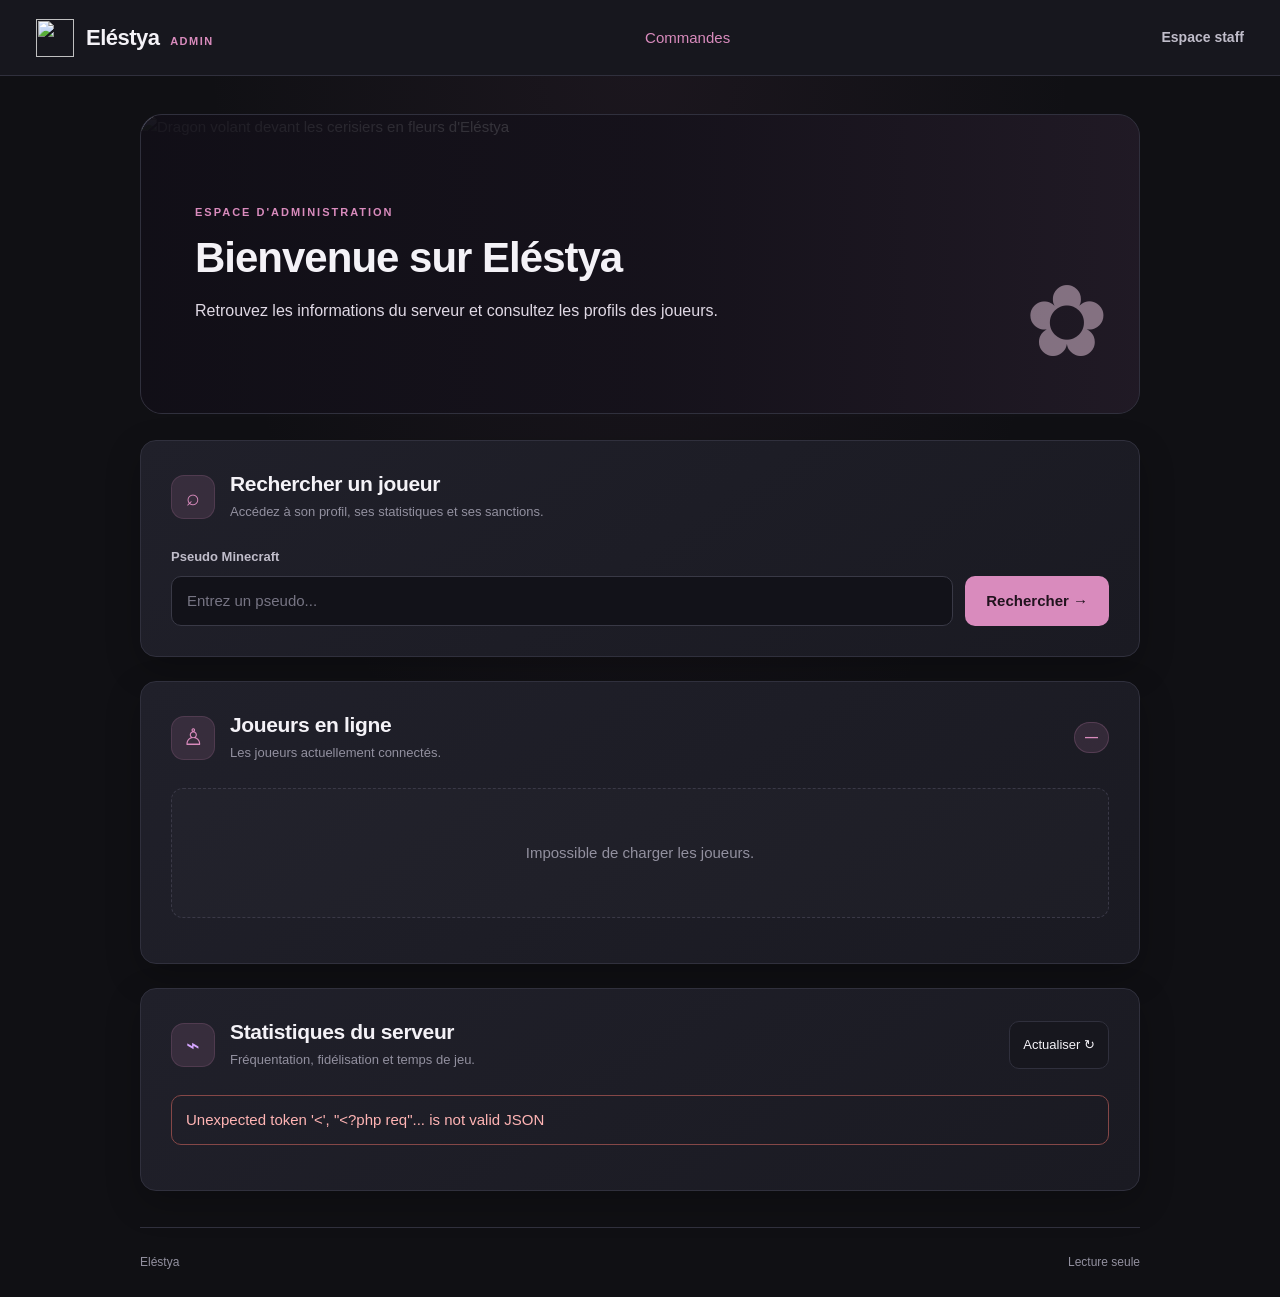
==== index.html @ 4a43669d "add site" ====
<!DOCTYPE html>
<html lang="fr">

<head>
    <meta charset="utf-8">
    <meta name="viewport" content="width=device-width, initial-scale=1">
    <meta name="theme-color" content="#fff5f9">
    <title>Administration - Eléstya</title>
    <link rel="stylesheet" href="style-dark.css">
</head>

<body>
    <header>
        <a href="index.html" class="logo">
            <img src="https://xn--elstya-cva.fr/assets/themes/elestya/img/logo.png?v1.2.13=" alt="">
            <span>Eléstya <small>ADMIN</small></span>
        </a>
        <a href="commandes.html">Commandes</a>
        <span class="panel-label">Espace staff</span>
    </header>

    <main>
        <section class="server-hero">
            <img class="server-hero-image" src="https://xn--elstya-cva.fr/storage/img/dragon.jpg"
                alt="Dragon volant devant les cerisiers en fleurs d'Eléstya">
            <div class="server-hero-overlay"></div>
            <div class="server-hero-content">
                <span class="hero-label">ESPACE D'ADMINISTRATION</span>
                <h1>Bienvenue sur Eléstya</h1>
                <p>Retrouvez les informations du serveur et consultez les profils des joueurs.</p>
            </div>
            <div class="hero-flower" aria-hidden="true">✿</div>
        </section>

        <section class="card search-card">
            <div class="section-heading">
                <div class="section-icon search-icon" aria-hidden="true">⌕</div>
                <div>
                    <h2>Rechercher un joueur</h2>
                    <p>Accédez à son profil, ses statistiques et ses sanctions.</p>
                </div>
            </div>

            <form id="search-form">
                <div class="search-field">
                    <label for="search-input">Pseudo Minecraft</label>

                    <input id="search-input" type="text" placeholder="Entrez un pseudo..." maxlength="255"
                        autocomplete="off" aria-autocomplete="list" aria-controls="search-suggestions"
                        aria-expanded="false" required>

                    <ul id="search-suggestions" class="search-suggestions" role="listbox" hidden></ul>
                </div>
                <button type="submit">Rechercher <span aria-hidden="true">→</span></button>
            </form>
        </section>

        <section class="card online-card">
            <div class="section-heading online-heading">
                <div class="section-icon players-icon" aria-hidden="true">♙</div>
                <div>
                    <h2>Joueurs en ligne</h2>
                    <p>Les joueurs actuellement connectés.</p>
                </div>
                <span id="online-count" class="badge">—</span>
            </div>

            <p id="online-empty" class="muted empty-state" hidden>
                <span class="empty-icon" aria-hidden="true">✿</span>
                <strong>Aucun joueur connecté</strong>
                <span>Les joueurs connectés apparaîtront ici.</span>
            </p>

            <ul id="online-list" class="players"></ul>
        </section>

        <section class="card analytics-card" id="analytics">
    <div class="section-heading">
        <div class="section-icon analytics-icon" aria-hidden="true">⌁</div>
        <div>
            <h2>Statistiques du serveur</h2>
            <p>Fréquentation, fidélisation et temps de jeu.</p>
        </div>
        <button type="button" id="analytics-refresh" class="analytics-refresh">
            Actualiser ↻
        </button>
    </div>

    <p id="analytics-error" class="analytics-error" role="alert" hidden></p>
    <p id="analytics-loading" class="muted">Chargement des statistiques…</p>

    <div id="analytics-content" hidden>
        <div class="analytics-grid">
            <article class="analytics-stat">
                <span>Nouveaux joueurs (30 jours)</span>
                <strong id="analytics-new-players">—</strong>
                <small>Premières connexions</small>
            </article>

            <article class="analytics-stat">
                <span>Taux global de retour</span>
                <strong id="analytics-return-rate">—</strong>
                <small id="analytics-return-detail">—</small>
            </article>

            <article class="analytics-stat">
                <span>Temps moyen / jour · 7 jours</span>
                <strong id="analytics-time-7">—</strong>
                <small>Temps cumulé de tous les joueurs</small>
            </article>

            <article class="analytics-stat">
                <span>Temps moyen / jour · 30 jours</span>
                <strong id="analytics-time-30">—</strong>
                <small>Temps cumulé de tous les joueurs</small>
            </article>
        </div>

        <div class="analytics-chart-panel">
            <div class="analytics-panel-heading">
                <div>
                    <h3>Nouveaux joueurs</h3>
                    <p>Évolution quotidienne sur les 30 derniers jours</p>
                </div>
                <span class="analytics-chart-legend">
                    <i></i> Premières connexions
                </span>
            </div>

            <div class="analytics-chart-wrap">
                <svg id="analytics-chart"
                     viewBox="0 0 800 260"
                     role="img"
                     aria-label="Courbe des nouveaux joueurs par jour"
                     preserveAspectRatio="xMidYMid meet"></svg>
            </div>
        </div>

        <div class="analytics-retention">
            <div class="analytics-panel-heading">
                <div>
                    <h3>Rétention des joueurs</h3>
                    <p>Part des joueurs revenus le jour correspondant à leur première connexion.</p>
                </div>
            </div>

            <div class="retention-grid">
                <article class="retention-stat">
                    <span>J+1</span>
                    <strong id="retention-day-1">—</strong>
                    <small id="retention-detail-1">—</small>
                </article>

                <article class="retention-stat">
                    <span>J+7</span>
                    <strong id="retention-day-7">—</strong>
                    <small id="retention-detail-7">—</small>
                </article>

                <article class="retention-stat">
                    <span>J+30</span>
                    <strong id="retention-day-30">—</strong>
                    <small id="retention-detail-30">—</small>
                </article>
            </div>
        </div>

        <p class="analytics-footnote">
            Les taux de rétention excluent les joueurs dont la période
            d'observation n'est pas terminée. Les données dépendent de
            l'historique enregistré par le plugin.
        </p>
    </div>
</section>

        <footer class="site-footer">
            <span>Eléstya</span>
            <span>Lecture seule</span>
        </footer>
    </main>

    <script src="app.js"></script>
</body>

</html>
---- style-dark.css ----
/* ========================================
   ELÉSTYA — THÈME SOMBRE
   Compatible avec index.html et player.html
   ======================================== */

:root {
  color-scheme: dark;

  --bg: #101014;
  --bg-soft: #17171e;
  --card: #1c1c25;
  --card-hover: #242430;
  --border: #30303d;

  --text: #f4f2f7;
  --text-soft: #c0bdca;
  --muted: #92909f;

  --accent: #d98bbd;
  --accent-hover: #e7a8d0;
  --accent-soft: rgba(217, 139, 189, 0.13);

  --success: #72d6a0;
  --danger: #ff858e;

  --radius: 16px;
  --shadow: 0 12px 35px rgba(0, 0, 0, 0.22);
  --surface: #17171e;
}

* {
  box-sizing: border-box;
}

[hidden] {
  display: none !important;
}

html {
  min-height: 100%;
  background: var(--bg);
  scroll-behavior: smooth;
}

body {
  min-height: 100vh;
  margin: 0;
  background:
    radial-gradient(ellipse at 50% 0%, rgba(112, 68, 105, 0.12), transparent 48%),
    var(--bg);
  color: var(--text);
  font-family: Inter, -apple-system, BlinkMacSystemFont, "Segoe UI", sans-serif;
  font-size: 15px;
  line-height: 1.6;
}

/* Liens */

a {
  color: var(--accent);
  text-decoration: none;
  transition: color 0.2s ease;
}

a:hover {
  color: var(--accent-hover);
}

/* En-tête */

header {
  position: sticky;
  top: 0;
  z-index: 20;
  display: flex;
  align-items: center;
  justify-content: space-between;
  gap: 20px;
  min-height: 76px;
  padding: 14px 36px;
  background: #17171e;
  border-bottom: 1px solid var(--border);
}

.logo {
  display: inline-flex;
  align-items: center;
  gap: 12px;
  color: var(--text);
  font-size: 22px;
  font-weight: 800;
  letter-spacing: -0.5px;
}

.logo:hover {
  color: var(--accent);
}

.logo img {
  width: 38px;
  height: 38px;
  object-fit: contain;
}

.logo small {
  margin-left: 5px;
  color: var(--accent);
  font-size: 11px;
  letter-spacing: 1.5px;
}

.panel-label,
.back-link {
  color: var(--text-soft);
  font-size: 14px;
  font-weight: 600;
}

.back-link:hover {
  color: var(--accent);
}

/* Contenu principal */

main {
  width: min(100% - 40px, 1000px);
  margin: 38px auto 0;
}

h1,
h2,
p {
  margin-top: 0;
}

h1,
h2 {
  color: var(--text);
  line-height: 1.25;
}

h1 {
  margin-bottom: 12px;
  font-size: clamp(28px, 5vw, 42px);
  letter-spacing: -1px;
}

h2 {
  margin-bottom: 12px;
  font-size: 21px;
  letter-spacing: -0.35px;
}

p {
  color: var(--text-soft);
}

.muted {
  color: var(--muted);
}

/* Bannière du dashboard */

.server-hero {
  position: relative;
  min-height: 300px;
  margin-bottom: 26px;
  overflow: hidden;
  display: flex;
  align-items: center;
  padding: clamp(28px, 6vw, 54px);
  background: #29202d;
  border: 1px solid var(--border);
  border-radius: 22px;
  isolation: isolate;
}

.server-hero-image,
.profile-banner img {
  position: absolute;
  inset: 0;
  width: 100%;
  height: 100%;
  object-fit: cover;
  z-index: -2;
}

.server-hero-overlay,
.profile-banner-overlay {
  position: absolute;
  inset: 0;
  background: linear-gradient(
    90deg,
    rgba(16, 14, 22, 0.96) 0%,
    rgba(16, 14, 22, 0.78) 52%,
    rgba(16, 14, 22, 0.36) 100%
  );
  z-index: -1;
}

.server-hero-content {
  max-width: 620px;
}

.server-hero-content h1 {
  margin-bottom: 14px;
}

.server-hero-content p {
  max-width: 540px;
  margin-bottom: 0;
  color: #e0d9e5;
  font-size: 16px;
}

.hero-label,
.eyebrow {
  display: block;
  margin-bottom: 10px;
  color: var(--accent);
  font-size: 11px;
  font-weight: 800;
  letter-spacing: 2px;
  text-transform: uppercase;
}

.hero-readonly {
  display: inline-flex;
  align-items: center;
  gap: 8px;
  margin-top: 22px;
  padding: 7px 12px;
  color: #f2d9eb;
  background: rgba(217, 139, 189, 0.15);
  border: 1px solid rgba(217, 139, 189, 0.35);
  border-radius: 999px;
  font-size: 12px;
  font-weight: 600;
}

.hero-readonly span,
.readonly-dot {
  width: 7px;
  height: 7px;
  flex: 0 0 auto;
  background: var(--accent);
  border-radius: 50%;
}

.hero-flower {
  position: absolute;
  right: 30px;
  bottom: 12px;
  color: rgba(255, 221, 244, 0.45);
  font-size: 100px;
  pointer-events: none;
}

/* Cartes */

.card {
  margin-bottom: 24px;
  padding: clamp(20px, 4vw, 30px);
  background: linear-gradient(145deg, #20202a, #1a1a22);
  border: 1px solid var(--border);
  border-radius: var(--radius);
  box-shadow: var(--shadow);
}

.section-heading {
  display: flex;
  align-items: center;
  gap: 15px;
  margin-bottom: 24px;
}

.section-heading > div:nth-child(2) {
  flex: 1;
  min-width: 0;
}

.section-heading h2 {
  margin-bottom: 5px;
}

.section-heading p {
  margin-bottom: 0;
  color: var(--muted);
  font-size: 13px;
}

.section-icon {
  width: 44px;
  height: 44px;
  flex: 0 0 auto;
  display: grid;
  place-items: center;
  color: var(--accent);
  background: var(--accent-soft);
  border: 1px solid rgba(217, 139, 189, 0.15);
  border-radius: 13px;
  font-size: 23px;
}

/* Recherche */

#search-form {
  display: flex;
  align-items: flex-end;
  gap: 12px;
}

.search-field {
  flex: 1;
  min-width: 0;
}

.search-field label {
  display: block;
  margin-bottom: 8px;
  color: var(--text-soft);
  font-size: 13px;
  font-weight: 600;
}

input,
textarea,
select {
  width: 100%;
  min-height: 48px;
  padding: 12px 15px;
  color: var(--text);
  background: #121219;
  border: 1px solid #393946;
  border-radius: 10px;
  outline: none;
  font: inherit;
  transition: border-color 0.2s ease, box-shadow 0.2s ease;
}

input::placeholder,
textarea::placeholder {
  color: #777584;
}

input:focus,
textarea:focus,
select:focus {
  border-color: var(--accent);
  box-shadow: 0 0 0 3px rgba(217, 139, 189, 0.12);
}

button {
  min-height: 48px;
  padding: 12px 20px;
  color: #21131e;
  background: var(--accent);
  border: 1px solid transparent;
  border-radius: 10px;
  font: inherit;
  font-weight: 750;
  cursor: pointer;
  transition: background 0.2s ease, transform 0.2s ease;
}

button:hover {
  background: var(--accent-hover);
  transform: translateY(-1px);
}

button:active {
  transform: translateY(0);
}

button:focus-visible,
a:focus-visible {
  outline: 2px solid var(--accent);
  outline-offset: 4px;
}

/* Compteur */

.badge {
  min-width: 32px;
  padding: 4px 10px;
  display: inline-flex;
  justify-content: center;
  align-items: center;
  color: var(--accent);
  background: var(--accent-soft);
  border: 1px solid rgba(217, 139, 189, 0.2);
  border-radius: 999px;
  font-size: 13px;
  font-weight: 800;
}

/* Joueurs en ligne */

.players {
  display: grid;
  grid-template-columns: repeat(auto-fill, minmax(220px, 1fr));
  gap: 10px;
  margin: 0;
  padding: 0;
  list-style: none;
}

.players li {
  min-width: 0;
  padding: 13px 15px;
  display: flex;
  align-items: center;
  gap: 10px;
  color: var(--text);
  background: #17171f;
  border: 1px solid var(--border);
  border-radius: 11px;
  transition: background 0.2s ease, border-color 0.2s ease;
}

.players li:hover {
  background: var(--card-hover);
  border-color: #554052;
}

.players li a {
  min-width: 0;
  overflow-wrap: anywhere;
  color: var(--text);
  font-weight: 650;
}

.players li a:hover {
  color: var(--accent);
}

.empty-state {
  min-height: 130px;
  padding: 25px 15px;
  display: flex;
  flex-direction: column;
  align-items: center;
  justify-content: center;
  gap: 6px;
  text-align: center;
  background: rgba(255, 255, 255, 0.015);
  border: 1px dashed #3a3947;
  border-radius: 12px;
}

.empty-state strong {
  color: var(--text);
  font-size: 15px;
}

.empty-state span:last-child {
  color: var(--muted);
  font-size: 13px;
}

.empty-icon {
  color: var(--accent);
  font-size: 26px;
}

/* Profil joueur */

.breadcrumb {
  display: flex;
  align-items: center;
  flex-wrap: wrap;
  gap: 10px;
  margin-bottom: 28px;
  color: var(--muted);
  font-size: 13px;
}

.breadcrumb a {
  color: var(--text-soft);
}

.breadcrumb a:hover {
  color: var(--accent);
}

.page-heading {
  display: flex;
  align-items: center;
  justify-content: space-between;
  gap: 20px;
  margin-bottom: 25px;
}

.page-heading h1 {
  margin-bottom: 8px;
}

.page-heading p {
  margin-bottom: 0;
}

.readonly-badge,
.readonly-tag {
  display: inline-flex;
  align-items: center;
  gap: 8px;
  flex: 0 0 auto;
  padding: 7px 11px;
  color: var(--accent);
  background: var(--accent-soft);
  border: 1px solid rgba(217, 139, 189, 0.22);
  border-radius: 999px;
  font-size: 12px;
  font-weight: 650;
}

.profile-card {
  overflow: hidden;
  padding: 0;
}

.profile-banner {
  position: relative;
  height: 150px;
  overflow: hidden;
  background: #302334;
  isolation: isolate;
}

.profile-banner-overlay {
  background: linear-gradient(
    180deg,
    rgba(16, 14, 22, 0.12),
    rgba(28, 28, 37, 0.9)
  );
}

.profile-banner-flower {
  position: absolute;
  top: 8px;
  right: 24px;
  color: rgba(255, 221, 244, 0.5);
  font-size: 70px;
}

.profile-main {
  position: relative;
  padding: 0 clamp(20px, 4vw, 32px) 30px;
}

.profile-top {
  display: flex;
  align-items: flex-end;
  gap: 18px;
  margin-top: -42px;
  margin-bottom: 24px;
}

.avatar-placeholder {
  width: 84px;
  height: 84px;
  flex: 0 0 auto;
  display: grid;
  place-items: center;
  color: var(--accent);
  background: #29212d;
  border: 4px solid var(--card);
  border-radius: 18px;
  font-size: 36px;
}

.profile-identity {
  min-width: 0;
  padding-bottom: 3px;
}

.profile-identity .eyebrow {
  margin-bottom: 4px;
}

.profile-identity h2 {
  margin-bottom: 8px;
  font-size: 25px;
  overflow-wrap: anywhere;
}

.profile-status {
  display: flex;
  align-items: center;
  flex-wrap: wrap;
  gap: 8px;
  color: var(--text-soft);
  font-size: 13px;
}

.profile-status-label {
  color: var(--muted);
}

.profile-divider {
  height: 1px;
  margin-bottom: 22px;
  background: var(--border);
}

.profile-details {
  display: grid;
  grid-template-columns: repeat(2, minmax(0, 1fr));
  gap: 16px;
}

.detail-item {
  min-width: 0;
  padding: 16px;
  background: #17171f;
  border: 1px solid var(--border);
  border-radius: 12px;
}

.detail-label {
  display: block;
  margin-bottom: 7px;
  color: var(--muted);
  font-size: 12px;
}

.detail-item strong {
  display: block;
  color: var(--text);
  font-size: 14px;
  overflow-wrap: anywhere;
}

/* Tableau des sanctions */

.sanctions-heading {
  margin-bottom: 22px;
}

.sanctions-icon {
  color: #e7a8d0;
}

.readonly-tag {
  font-size: 11px;
}

.table-wrap {
  width: 100%;
  overflow-x: auto;
  border: 1px solid var(--border);
  border-radius: 12px;
}

table {
  width: 100%;
  border-collapse: collapse;
  text-align: left;
}

thead {
  background: #15151d;
}

th {
  padding: 14px 16px;
  color: var(--muted);
  font-size: 11px;
  font-weight: 800;
  letter-spacing: 0.7px;
  text-transform: uppercase;
  white-space: nowrap;
}

td {
  padding: 15px 16px;
  color: var(--text-soft);
  border-top: 1px solid var(--border);
  font-size: 13px;
}

tbody tr {
  background: #1c1c25;
  transition: background 0.15s ease;
}

tbody tr:hover {
  background: #252430;
}

tbody td:first-child {
  color: var(--text);
  font-weight: 650;
}

/* Messages d'erreur */

.error {
  margin-bottom: 22px;
  padding: 14px 16px;
  color: #ffb5bb;
  background: rgba(255, 100, 115, 0.09);
  border: 1px solid rgba(255, 100, 115, 0.28);
  border-radius: 10px;
}

/* Pied de page */

.site-footer {
  min-height: 70px;
  margin-top: 36px;
  padding: 20px 0;
  display: flex;
  align-items: center;
  justify-content: space-between;
  gap: 16px;
  color: var(--muted);
  border-top: 1px solid var(--border);
  font-size: 12px;
}

.site-footer a {
  color: var(--text-soft);
}

.site-footer a:hover {
  color: var(--accent);
}

.footer-separator {
  padding: 0 6px;
  color: #555260;
}

/* Responsive */

@media (max-width: 640px) {
  header {
    min-height: 66px;
    padding: 12px 20px;
  }

  .logo {
    font-size: 19px;
  }

  main {
    width: calc(100% - 28px);
    margin-top: 22px;
  }

  .server-hero {
    min-height: 270px;
    padding: 25px;
    border-radius: 16px;
  }

  .server-hero-overlay {
    background: linear-gradient(
      90deg,
      rgba(16, 14, 22, 0.94),
      rgba(16, 14, 22, 0.68)
    );
  }

  .hero-flower {
    right: 12px;
    bottom: 4px;
    font-size: 65px;
  }

  .card {
    padding: 20px;
    border-radius: 14px;
  }

  #search-form {
    align-items: stretch;
    flex-direction: column;
  }

  #search-form button {
    width: 100%;
  }

  .section-heading {
    gap: 11px;
  }

  .section-icon {
    width: 38px;
    height: 38px;
    font-size: 20px;
  }

  .page-heading {
    align-items: flex-start;
    flex-direction: column;
    gap: 12px;
  }

  .profile-details {
    grid-template-columns: 1fr;
  }

  .profile-top {
    align-items: flex-start;
    flex-direction: column;
    gap: 12px;
    margin-top: -35px;
  }

  .avatar-placeholder {
    width: 72px;
    height: 72px;
    border-radius: 15px;
    font-size: 30px;
  }

  .profile-identity h2 {
    font-size: 22px;
  }

  .sanctions-heading {
    align-items: flex-start;
    flex-wrap: wrap;
  }

  .sanctions-heading > div:nth-child(2) {
    flex: 1;
  }

  .readonly-tag {
    margin-left: 49px;
  }

  .site-footer {
    align-items: flex-start;
    flex-direction: column;
    gap: 8px;
  }
}

@media (prefers-reduced-motion: reduce) {
  *,
  *::before,
  *::after {
    scroll-behavior: auto !important;
    transition-duration: 0.01ms !important;
    animation-duration: 0.01ms !important;
  }
}


.theme-toggle {
  flex-shrink: 0;
  padding: 10px 14px;
  border: 1px solid var(--border, #777);
  border-radius: 10px;
  background: transparent;
  color: inherit;
  font: inherit;
  font-size: 13px;
  font-weight: 600;
  cursor: pointer;
  transition: background 0.2s ease, border-color 0.2s ease;
}

.theme-toggle:hover {
  background: rgba(127, 127, 127, 0.12);
  transform: none;
}

@media (max-width: 480px) {
  header {
    flex-wrap: wrap;
  }

  .theme-toggle {
    padding: 8px 10px;
    font-size: 12px;
  }
}

.search-field {
  position: relative;
}

.search-suggestions {
  position: absolute;
  top: calc(100% + 6px);
  left: 0;
  right: 0;
  z-index: 100;
  margin: 0;
  padding: 6px;
  list-style: none;
  background: var(--surface);
  border: 1px solid var(--border);
  border-radius: 12px;
  box-shadow: 0 12px 30px rgba(0, 0, 0, 0.2);
  max-height: 260px;
  overflow-y: auto;
}

.search-suggestions[hidden] {
  display: none;
}

.search-suggestions li {
  margin: 0;
  padding: 0;
}

.search-suggestion {
  display: block;
  width: 100%;
  padding: 11px 12px;
  border: 0;
  border-radius: 8px;
  background: transparent;
  color: var(--text);
  text-align: left;
  font: inherit;
  cursor: pointer;
}

.search-suggestion:hover,
.search-suggestion:focus-visible {
  background: var(--border);
  outline: none;
}

.search-suggestion-empty {
  padding: 12px;
  color: var(--muted);
  font-size: 0.9rem;
}


/* Fond de la liste d'autocomplétion */
.search-suggestions {
  background-color: #1e1e2a;
  border: 1px solid #3a3a4a;
  border-radius: 12px;
  box-shadow: 0 12px 30px rgba(0, 0, 0, 0.45);
  overflow-y: auto;
  z-index: 1000;
}

/* Chaque suggestion */
.search-suggestion {
  display: block;
  width: 100%;
  padding: 11px 12px;
  background-color: transparent;
  color: #ffffff;
  border: none;
  border-radius: 8px;
  text-align: left;
  cursor: pointer;
}

/* Survol et navigation au clavier */
.search-suggestion:hover,
.search-suggestion:focus-visible {
  background-color: #343447;
  outline: none;
}

/* Message quand aucun joueur n'est trouvé */
.search-suggestion-empty {
  padding: 12px;
  color: #c5c5d3;
  background-color: #1e1e2a;
}

.player-head {
  width: 96px;
  height: 96px;
  object-fit: contain;
  image-rendering: pixelated;

  background: #1e1e2a;
  border: 2px solid #3a3a4a;
  border-radius: 16px;
  padding: 8px;

  box-shadow: 0 8px 24px rgba(0, 0, 0, 0.3);
  flex-shrink: 0;
}


/* Camembert des sanctions */
.sanctions-chart-card {
  margin-top: 24px;
}

.sanctions-chart-content {
  display: flex;
  align-items: center;
  justify-content: center;
  gap: 36px;
  flex-wrap: wrap;
  padding: 24px 0 8px;
}

.sanctions-chart {
  width: 210px;
  height: 210px;
  flex-shrink: 0;
  display: grid;
  place-items: center;
  border-radius: 50%;
  background: #292938;
  position: relative;
}

.sanctions-chart-center {
  width: 112px;
  height: 112px;
  border-radius: 50%;
  background: #1e1e2a;
  display: flex;
  flex-direction: column;
  align-items: center;
  justify-content: center;
  box-shadow: 0 0 0 1px rgba(255, 255, 255, 0.06);
}

.sanctions-chart-center strong {
  font-size: 30px;
  line-height: 1.2;
  color: #ffffff;
}

.sanctions-chart-center span {
  margin-top: 4px;
  font-size: 12px;
  color: #c5c5d3;
}

.sanctions-legend {
  list-style: none;
  margin: 0;
  padding: 0;
  display: flex;
  flex-direction: column;
  gap: 12px;
  min-width: 180px;
}

.sanctions-legend li {
  display: flex;
  align-items: center;
  gap: 10px;
  color: var(--text, #ffffff);
  font-size: 14px;
}

.sanctions-legend-color {
  width: 12px;
  height: 12px;
  flex-shrink: 0;
  border-radius: 4px;
}

.sanctions-legend-count {
  margin-left: auto;
  padding-left: 16px;
  color: #c5c5d3;
  font-weight: 600;
}

@media (max-width: 520px) {
  .sanctions-chart-content {
    gap: 24px;
  }

  .sanctions-chart {
    width: 180px;
    height: 180px;
  }

  .sanctions-chart-center {
    width: 96px;
    height: 96px;
  }
}


.search-suggestion {
  display: flex;
  align-items: center;
  gap: 12px;
  width: 100%;
  padding: 10px 12px;
  border: 0;
  border-radius: 8px;
  background: transparent;
  color: var(--text, #fff);
  text-align: left;
  cursor: pointer;
}

.search-suggestion .player-head {
  width: 36px;
  height: 36px;
  padding: 0;
  border: 0;
  border-radius: 6px;
  background: transparent;
  box-shadow: none;
  image-rendering: pixelated;
  flex-shrink: 0;
}

.search-suggestion-info {
  display: flex;
  flex-direction: column;
  gap: 3px;
  min-width: 0;
}

.search-suggestion-info strong {
  font-size: 14px;
}

.search-suggestion-status {
  color: var(--muted, #b7b7c8);
  font-size: 12px;
}

.search-suggestion:hover,
.search-suggestion:focus-visible {
  background: #343447;
  outline: none;
}


.statistics-card {
  margin-top: 24px;
}

.statistics-grid {
  display: grid;
  grid-template-columns: repeat(auto-fit, minmax(140px, 1fr));
  gap: 16px;
  margin-top: 20px;
}

.statistic-item {
  display: flex;
  flex-direction: column;
  gap: 8px;
  padding: 18px;
  background: #1e1e2a;
  border: 1px solid #3a3a4a;
  border-radius: 12px;
}

.statistic-item span {
  color: #c5c5d3;
  font-size: 13px;
}

.statistic-item strong {
  color: #ffffff;
  font-size: 24px;
}

/* ---------- Dashboard analytique ---------- */

.analytics-card {
    margin-top: 24px;
}

.analytics-icon {
    color: #d5a6ff;
}

.analytics-refresh {
    margin-left: auto;
    padding: 9px 13px;
    border: 1px solid var(--border, #353342);
    border-radius: 10px;
    background: var(--surface, #201e2a);
    color: inherit;
    cursor: pointer;
    font: inherit;
    font-size: 13px;
}

.analytics-refresh:hover {
    border-color: #b68aff;
}

.analytics-refresh:disabled {
    opacity: 0.6;
    cursor: wait;
}

.analytics-grid {
    display: grid;
    grid-template-columns: repeat(4, minmax(0, 1fr));
    gap: 14px;
    margin-top: 22px;
}

.analytics-stat,
.retention-stat {
    min-width: 0;
    padding: 18px;
    border: 1px solid var(--border, #353342);
    border-radius: 14px;
    background: var(--surface, #201e2a);
}

.analytics-stat > span,
.retention-stat > span {
    display: block;
    color: var(--muted, #aaa6b8);
    font-size: 13px;
    line-height: 1.5;
}

.analytics-stat > strong,
.retention-stat > strong {
    display: block;
    margin: 12px 0 8px;
    color: var(--text, #f6f3fa);
    font-size: clamp(21px, 2vw, 29px);
    overflow-wrap: anywhere;
}

.analytics-stat > small,
.retention-stat > small {
    display: block;
    color: var(--muted, #aaa6b8);
    font-size: 12px;
    line-height: 1.5;
}

.analytics-chart-panel,
.analytics-retention {
    margin-top: 24px;
    padding: 20px;
    border: 1px solid var(--border, #353342);
    border-radius: 14px;
    background: var(--surface, #201e2a);
}

.analytics-panel-heading {
    display: flex;
    justify-content: space-between;
    align-items: flex-start;
    flex-wrap: wrap;
    gap: 12px;
}

.analytics-panel-heading h3 {
    margin: 0;
    font-size: 17px;
}

.analytics-panel-heading p {
    margin: 7px 0 0;
    color: var(--muted, #aaa6b8);
    font-size: 13px;
    line-height: 1.6;
}

.analytics-chart-legend {
    display: inline-flex;
    align-items: center;
    gap: 8px;
    color: var(--muted, #aaa6b8);
    font-size: 12px;
}

.analytics-chart-legend i {
    width: 9px;
    height: 9px;
    border-radius: 50%;
    background: #c4a0ff;
}

.analytics-chart-wrap {
    width: 100%;
    margin-top: 18px;
    overflow: hidden;
}

#analytics-chart {
    display: block;
    width: 100%;
    min-height: 180px;
    overflow: visible;
}

.analytics-grid-line {
    stroke: var(--border, #353342);
    stroke-width: 1;
    stroke-dasharray: 4 5;
}

.analytics-axis-label {
    fill: var(--muted, #aaa6b8);
    font-size: 11px;
}

.analytics-chart-area {
    fill: #b88aff;
    fill-opacity: 0.12;
}

.analytics-chart-line {
    fill: none;
    stroke: #c4a0ff;
    stroke-width: 3;
    stroke-linecap: round;
    stroke-linejoin: round;
}

.analytics-chart-point {
    fill: #c4a0ff;
    stroke: var(--surface, #201e2a);
    stroke-width: 2;
}

.retention-grid {
    display: grid;
    grid-template-columns: repeat(3, minmax(0, 1fr));
    gap: 14px;
    margin-top: 18px;
}

.analytics-footnote {
    margin: 16px 0 0;
    color: var(--muted, #aaa6b8);
    font-size: 12px;
    line-height: 1.7;
}

.analytics-error {
    margin-top: 16px;
    padding: 12px 14px;
    border: 1px solid #854747;
    border-radius: 10px;
    color: #ffb4b4;
    overflow-wrap: anywhere;
}

@media (max-width: 900px) {
    .analytics-grid {
        grid-template-columns: repeat(2, minmax(0, 1fr));
    }
}

@media (max-width: 560px) {
    .analytics-card {
        padding: 16px;
    }

    .analytics-grid,
    .retention-grid {
        grid-template-columns: 1fr;
    }

    .analytics-chart-panel,
    .analytics-retention {
        padding: 14px;
    }

    .analytics-refresh {
        width: 100%;
        margin-left: 0;
    }

    #analytics-chart {
        min-height: 150px;
    }
}

/* ---------- Dashboard analytique ---------- */

.analytics-card {
    margin-top: 24px;
}

.analytics-icon {
    color: #d5a6ff;
}

.analytics-refresh {
    margin-left: auto;
    padding: 9px 13px;
    border: 1px solid var(--border, #353342);
    border-radius: 10px;
    background: var(--surface, #201e2a);
    color: inherit;
    cursor: pointer;
    font: inherit;
    font-size: 13px;
}

.analytics-refresh:hover {
    border-color: #b68aff;
}

.analytics-refresh:disabled {
    opacity: 0.6;
    cursor: wait;
}

.analytics-grid {
    display: grid;
    grid-template-columns: repeat(4, minmax(0, 1fr));
    gap: 14px;
    margin-top: 22px;
}

.analytics-stat,
.retention-stat {
    min-width: 0;
    padding: 18px;
    border: 1px solid var(--border, #353342);
    border-radius: 14px;
    background: var(--surface, #201e2a);
}

.analytics-stat > span,
.retention-stat > span {
    display: block;
    color: var(--muted, #aaa6b8);
    font-size: 13px;
    line-height: 1.5;
}

.analytics-stat > strong,
.retention-stat > strong {
    display: block;
    margin: 12px 0 8px;
    color: var(--text, #f6f3fa);
    font-size: clamp(21px, 2vw, 29px);
    overflow-wrap: anywhere;
}

.analytics-stat > small,
.retention-stat > small {
    display: block;
    color: var(--muted, #aaa6b8);
    font-size: 12px;
    line-height: 1.5;
}

.analytics-chart-panel,
.analytics-retention {
    margin-top: 24px;
    padding: 20px;
    border: 1px solid var(--border, #353342);
    border-radius: 14px;
    background: var(--surface, #201e2a);
}

.analytics-panel-heading {
    display: flex;
    justify-content: space-between;
    align-items: flex-start;
    flex-wrap: wrap;
    gap: 12px;
}

.analytics-panel-heading h3 {
    margin: 0;
    font-size: 17px;
}

.analytics-panel-heading p {
    margin: 7px 0 0;
    color: var(--muted, #aaa6b8);
    font-size: 13px;
    line-height: 1.6;
}

.analytics-chart-legend {
    display: inline-flex;
    align-items: center;
    gap: 8px;
    color: var(--muted, #aaa6b8);
    font-size: 12px;
}

.analytics-chart-legend i {
    width: 9px;
    height: 9px;
    border-radius: 50%;
    background: #c4a0ff;
}

.analytics-chart-wrap {
    width: 100%;
    margin-top: 18px;
    overflow: hidden;
}

#analytics-chart {
    display: block;
    width: 100%;
    min-height: 180px;
    overflow: visible;
}

.analytics-grid-line {
    stroke: var(--border, #353342);
    stroke-width: 1;
    stroke-dasharray: 4 5;
}

.analytics-axis-label {
    fill: var(--muted, #aaa6b8);
    font-size: 11px;
}

.analytics-chart-area {
    fill: #b88aff;
    fill-opacity: 0.12;
}

.analytics-chart-line {
    fill: none;
    stroke: #c4a0ff;
    stroke-width: 3;
    stroke-linecap: round;
    stroke-linejoin: round;
}

.analytics-chart-point {
    fill: #c4a0ff;
    stroke: var(--surface, #201e2a);
    stroke-width: 2;
}

.retention-grid {
    display: grid;
    grid-template-columns: repeat(3, minmax(0, 1fr));
    gap: 14px;
    margin-top: 18px;
}

.analytics-footnote {
    margin: 16px 0 0;
    color: var(--muted, #aaa6b8);
    font-size: 12px;
    line-height: 1.7;
}

.analytics-error {
    margin-top: 16px;
    padding: 12px 14px;
    border: 1px solid #854747;
    border-radius: 10px;
    color: #ffb4b4;
    overflow-wrap: anywhere;
}

@media (max-width: 900px) {
    .analytics-grid {
        grid-template-columns: repeat(2, minmax(0, 1fr));
    }
}

@media (max-width: 560px) {
    .analytics-card {
        padding: 16px;
    }

    .analytics-grid,
    .retention-grid {
        grid-template-columns: 1fr;
    }

    .analytics-chart-panel,
    .analytics-retention {
        padding: 14px;
    }

    .analytics-refresh {
        width: 100%;
        margin-left: 0;
    }

    #analytics-chart {
        min-height: 150px;
    }
}
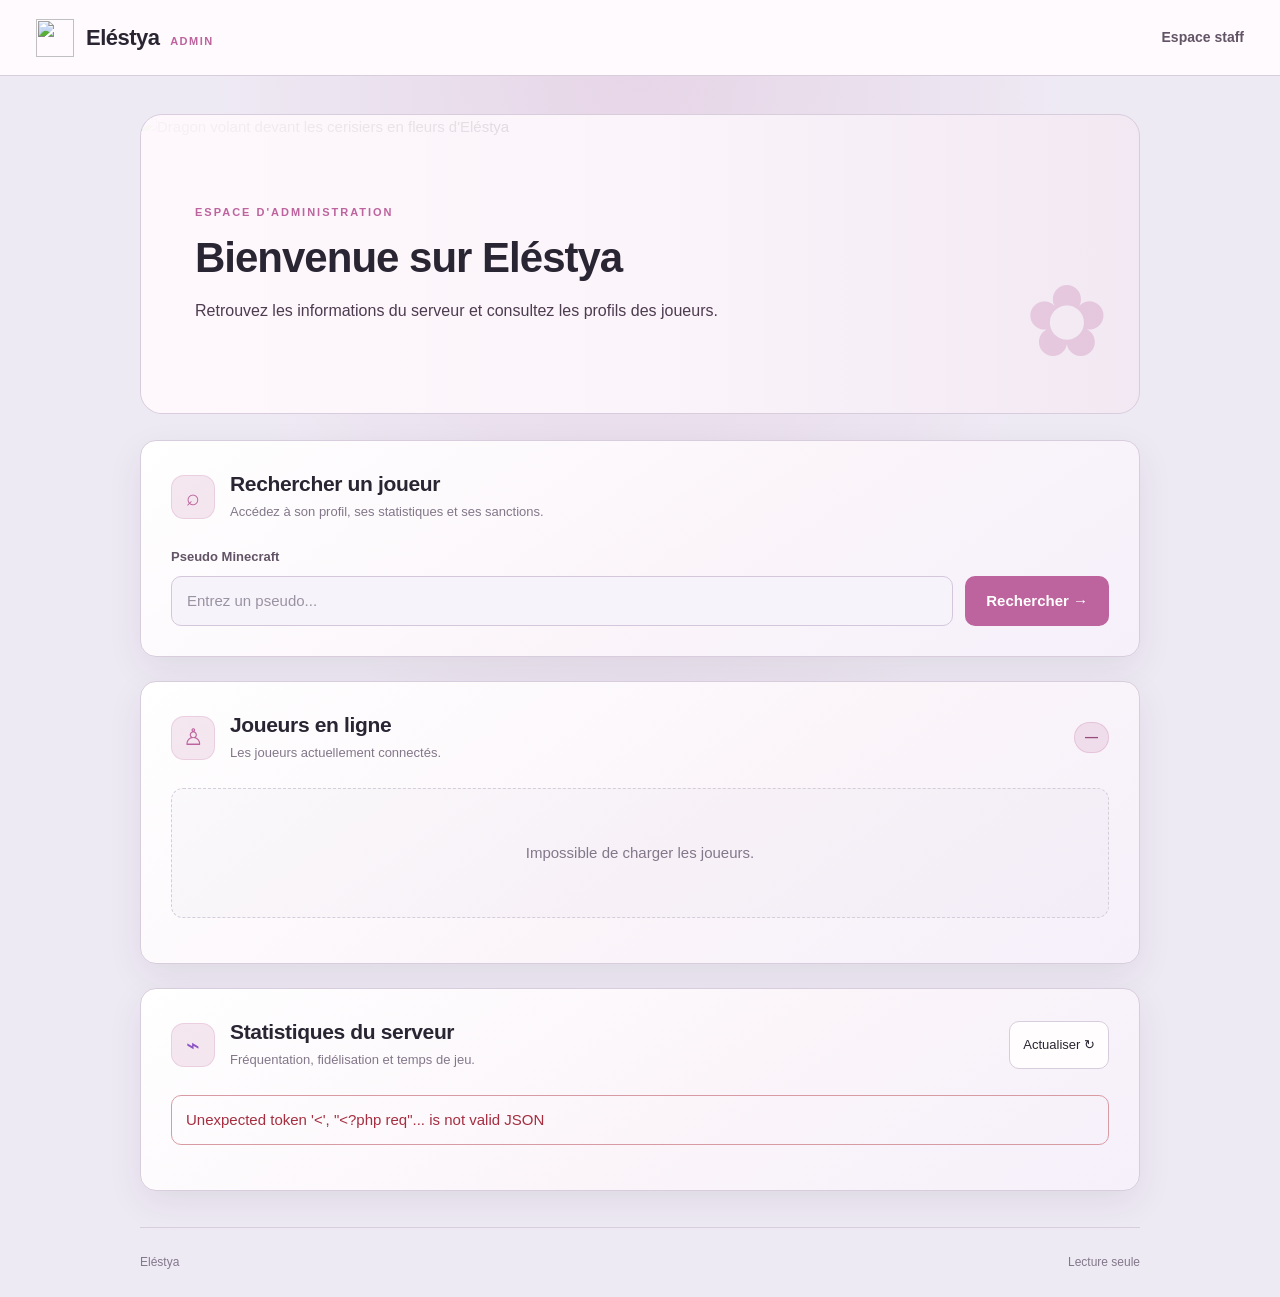
==== commit a1bb975a: "push files" ====
--- a/index.html
+++ b/index.html
@@ -4,9 +4,9 @@
 <head>
     <meta charset="utf-8">
     <meta name="viewport" content="width=device-width, initial-scale=1">
-    <meta name="theme-color" content="#fff5f9">
     <title>Administration - Eléstya</title>
-    <link rel="stylesheet" href="style-dark.css">
+      <link rel="stylesheet" href="style-light.css">
+
 </head>
 
 <body>
@@ -15,7 +15,6 @@
             <img src="https://xn--elstya-cva.fr/assets/themes/elestya/img/logo.png?v1.2.13=" alt="">
             <span>Eléstya <small>ADMIN</small></span>
         </a>
-        <a href="commandes.html">Commandes</a>
         <span class="panel-label">Espace staff</span>
     </header>
 
--- a/style-light.css
+++ b/style-light.css
@@ -0,0 +1,1367 @@
+/* ========================================
+   ELÉSTYA — THÈME CLAIR
+   Compatible avec index.html et player.html
+   Mêmes sélecteurs que le thème sombre
+   ======================================== */
+
+:root {
+  color-scheme: light;
+
+  --bg: #eeeaf4;
+  --bg-soft: #e5deee;
+  --card: #fffdfd;
+  --card-hover: #f0e5f1;
+  --border: #d8cddd;
+
+  --text: #292532;
+  --text-soft: #625466;
+  --muted: #83778a;
+
+  --accent: #bd639d;
+  --accent-hover: #a94c87;
+  --accent-soft: rgba(189, 99, 157, 0.15);
+
+  --success: #278653;
+  --danger: #c9364a;
+
+  --radius: 16px;
+  --shadow: 0 12px 35px rgba(45, 30, 55, 0.08);
+  --surface: #fffdfd;
+}
+
+* {
+  box-sizing: border-box;
+}
+
+[hidden] {
+  display: none !important;
+}
+
+html {
+  min-height: 100%;
+  background: var(--bg);
+  scroll-behavior: smooth;
+}
+
+body {
+  min-height: 100vh;
+  margin: 0;
+  background:
+    radial-gradient(ellipse at 50% 0%, rgba(189, 99, 157, 0.16), transparent 48%),
+    var(--bg);
+  color: var(--text);
+  font-family: Inter, -apple-system, BlinkMacSystemFont, "Segoe UI", sans-serif;
+  font-size: 15px;
+  line-height: 1.6;
+}
+
+/* Liens */
+
+a {
+  color: var(--accent);
+  text-decoration: none;
+  transition: color 0.2s ease;
+}
+
+a:hover {
+  color: var(--accent-hover);
+}
+
+/* En-tête */
+
+header {
+  position: sticky;
+  top: 0;
+  z-index: 20;
+  display: flex;
+  align-items: center;
+  justify-content: space-between;
+  gap: 20px;
+  min-height: 76px;
+  padding: 14px 36px;
+  background: #fffafd;
+  border-bottom: 1px solid var(--border);
+}
+
+.logo {
+  display: inline-flex;
+  align-items: center;
+  gap: 12px;
+  color: var(--text);
+  font-size: 22px;
+  font-weight: 800;
+  letter-spacing: -0.5px;
+}
+
+.logo:hover {
+  color: var(--accent);
+}
+
+.logo img {
+  width: 38px;
+  height: 38px;
+  object-fit: contain;
+}
+
+.logo small {
+  margin-left: 5px;
+  color: var(--accent);
+  font-size: 11px;
+  letter-spacing: 1.5px;
+}
+
+.panel-label,
+.back-link {
+  color: var(--text-soft);
+  font-size: 14px;
+  font-weight: 600;
+}
+
+.back-link:hover {
+  color: var(--accent);
+}
+
+/* Contenu principal */
+
+main {
+  width: min(100% - 40px, 1000px);
+  margin: 38px auto 0;
+}
+
+h1,
+h2,
+p {
+  margin-top: 0;
+}
+
+h1,
+h2 {
+  color: var(--text);
+  line-height: 1.25;
+}
+
+h1 {
+  margin-bottom: 12px;
+  font-size: clamp(28px, 5vw, 42px);
+  letter-spacing: -1px;
+}
+
+h2 {
+  margin-bottom: 12px;
+  font-size: 21px;
+  letter-spacing: -0.35px;
+}
+
+p {
+  color: var(--text-soft);
+}
+
+.muted {
+  color: var(--muted);
+}
+
+/* Bannière du dashboard */
+
+.server-hero {
+  position: relative;
+  min-height: 300px;
+  margin-bottom: 26px;
+  overflow: hidden;
+  display: flex;
+  align-items: center;
+  padding: clamp(28px, 6vw, 54px);
+  background: #e9ddec;
+  border: 1px solid var(--border);
+  border-radius: 22px;
+  isolation: isolate;
+}
+
+.server-hero-image,
+.profile-banner img {
+  position: absolute;
+  inset: 0;
+  width: 100%;
+  height: 100%;
+  object-fit: cover;
+  z-index: -2;
+}
+
+.server-hero-overlay,
+.profile-banner-overlay {
+  position: absolute;
+  inset: 0;
+  background: linear-gradient(
+    90deg,
+    rgba(255, 249, 253, 0.97) 0%,
+    rgba(255, 249, 253, 0.82) 52%,
+    rgba(255, 249, 253, 0.40) 100%
+  );
+  z-index: -1;
+}
+
+.server-hero-content {
+  max-width: 620px;
+}
+
+.server-hero-content h1 {
+  margin-bottom: 14px;
+}
+
+.server-hero-content p {
+  max-width: 540px;
+  margin-bottom: 0;
+  color: #4d3b50;
+  font-size: 16px;
+}
+
+.hero-label,
+.eyebrow {
+  display: block;
+  margin-bottom: 10px;
+  color: var(--accent);
+  font-size: 11px;
+  font-weight: 800;
+  letter-spacing: 2px;
+  text-transform: uppercase;
+}
+
+.hero-readonly {
+  display: inline-flex;
+  align-items: center;
+  gap: 8px;
+  margin-top: 22px;
+  padding: 7px 12px;
+  color: #87446e;
+  background: rgba(189, 99, 157, 0.12);
+  border: 1px solid rgba(189, 99, 157, 0.3);
+  border-radius: 999px;
+  font-size: 12px;
+  font-weight: 600;
+}
+
+.hero-readonly span,
+.readonly-dot {
+  width: 7px;
+  height: 7px;
+  flex: 0 0 auto;
+  background: var(--accent);
+  border-radius: 50%;
+}
+
+.hero-flower {
+  position: absolute;
+  right: 30px;
+  bottom: 12px;
+  color: rgba(189, 99, 157, 0.25);
+  font-size: 100px;
+  pointer-events: none;
+}
+
+/* Cartes */
+
+.card {
+  margin-bottom: 24px;
+  padding: clamp(20px, 4vw, 30px);
+  background: linear-gradient(145deg, #ffffff 0%, #fbf5fa 55%, #f5f0fa 100%);
+  border: 1px solid var(--border);
+  border-radius: var(--radius);
+  box-shadow: var(--shadow);
+}
+
+.section-heading {
+  display: flex;
+  align-items: center;
+  gap: 15px;
+  margin-bottom: 24px;
+}
+
+.section-heading > div:nth-child(2) {
+  flex: 1;
+  min-width: 0;
+}
+
+.section-heading h2 {
+  margin-bottom: 5px;
+}
+
+.section-heading p {
+  margin-bottom: 0;
+  color: var(--muted);
+  font-size: 13px;
+}
+
+.section-icon {
+  width: 44px;
+  height: 44px;
+  flex: 0 0 auto;
+  display: grid;
+  place-items: center;
+  color: var(--accent);
+  background: var(--accent-soft);
+  border: 1px solid rgba(189, 99, 157, 0.18);
+  border-radius: 13px;
+  font-size: 23px;
+}
+
+/* Recherche */
+
+#search-form {
+  display: flex;
+  align-items: flex-end;
+  gap: 12px;
+}
+
+.search-field {
+  flex: 1;
+  min-width: 0;
+  position: relative;
+}
+
+.search-field label {
+  display: block;
+  margin-bottom: 8px;
+  color: var(--text-soft);
+  font-size: 13px;
+  font-weight: 600;
+}
+
+input,
+textarea,
+select {
+  width: 100%;
+  min-height: 48px;
+  padding: 12px 15px;
+  color: var(--text);
+  background: #f7f3fa;
+  border: 1px solid #d4c7dc;
+  border-radius: 10px;
+  outline: none;
+  font: inherit;
+  transition: border-color 0.2s ease, box-shadow 0.2s ease;
+}
+
+input::placeholder,
+textarea::placeholder {
+  color: #9992a2;
+}
+
+input:focus,
+textarea:focus,
+select:focus {
+  border-color: var(--accent);
+  box-shadow: 0 0 0 3px rgba(189, 99, 157, 0.13);
+}
+
+button {
+  min-height: 48px;
+  padding: 12px 20px;
+  color: #ffffff;
+  background: var(--accent);
+  border: 1px solid transparent;
+  border-radius: 10px;
+  font: inherit;
+  font-weight: 750;
+  cursor: pointer;
+  transition: background 0.2s ease, transform 0.2s ease;
+}
+
+button:hover {
+  background: var(--accent-hover);
+  transform: translateY(-1px);
+}
+
+button:active {
+  transform: translateY(0);
+}
+
+button:focus-visible,
+a:focus-visible {
+  outline: 2px solid var(--accent);
+  outline-offset: 4px;
+}
+
+/* Compteur */
+
+.badge {
+  min-width: 32px;
+  padding: 4px 10px;
+  display: inline-flex;
+  justify-content: center;
+  align-items: center;
+  color: #984c7d;
+  background: var(--accent-soft);
+  border: 1px solid rgba(189, 99, 157, 0.22);
+  border-radius: 999px;
+  font-size: 13px;
+  font-weight: 800;
+}
+
+/* Joueurs en ligne */
+
+.players {
+  display: grid;
+  grid-template-columns: repeat(auto-fill, minmax(220px, 1fr));
+  gap: 10px;
+  margin: 0;
+  padding: 0;
+  list-style: none;
+}
+
+.players li {
+  min-width: 0;
+  padding: 13px 15px;
+  display: flex;
+  align-items: center;
+  gap: 10px;
+  color: var(--text);
+  background: #f7f1f8;
+  border: 1px solid var(--border);
+  border-radius: 11px;
+  transition: background 0.2s ease, border-color 0.2s ease;
+}
+
+.players li:hover {
+  background: var(--card-hover);
+  border-color: #d2a6c5;
+}
+
+.players li a {
+  min-width: 0;
+  overflow-wrap: anywhere;
+  color: var(--text);
+  font-weight: 650;
+}
+
+.players li a:hover {
+  color: var(--accent);
+}
+
+.empty-state {
+  min-height: 130px;
+  padding: 25px 15px;
+  display: flex;
+  flex-direction: column;
+  align-items: center;
+  justify-content: center;
+  gap: 6px;
+  text-align: center;
+  background: rgba(100, 75, 120, 0.025);
+  border: 1px dashed #d4cdda;
+  border-radius: 12px;
+}
+
+.empty-state strong {
+  color: var(--text);
+  font-size: 15px;
+}
+
+.empty-state span:last-child {
+  color: var(--muted);
+  font-size: 13px;
+}
+
+.empty-icon {
+  color: var(--accent);
+  font-size: 26px;
+}
+
+/* Profil joueur */
+
+.breadcrumb {
+  display: flex;
+  align-items: center;
+  flex-wrap: wrap;
+  gap: 10px;
+  margin-bottom: 28px;
+  color: var(--muted);
+  font-size: 13px;
+}
+
+.breadcrumb a {
+  color: var(--text-soft);
+}
+
+.breadcrumb a:hover {
+  color: var(--accent);
+}
+
+.page-heading {
+  display: flex;
+  align-items: center;
+  justify-content: space-between;
+  gap: 20px;
+  margin-bottom: 25px;
+}
+
+.page-heading h1 {
+  margin-bottom: 8px;
+}
+
+.page-heading p {
+  margin-bottom: 0;
+}
+
+.readonly-badge,
+.readonly-tag {
+  display: inline-flex;
+  align-items: center;
+  gap: 8px;
+  flex: 0 0 auto;
+  padding: 7px 11px;
+  color: #984c7d;
+  background: var(--accent-soft);
+  border: 1px solid rgba(189, 99, 157, 0.24);
+  border-radius: 999px;
+  font-size: 12px;
+  font-weight: 650;
+}
+
+.profile-card {
+  overflow: hidden;
+  padding: 0;
+}
+
+.profile-banner {
+  position: relative;
+  height: 150px;
+  overflow: hidden;
+  background: #e6d8eb;
+  isolation: isolate;
+}
+
+.profile-banner-overlay {
+  background: linear-gradient(
+    180deg,
+    rgba(255, 248, 253, 0.08),
+    rgba(250, 243, 252, 0.96)
+  );
+}
+
+.profile-banner-flower {
+  position: absolute;
+  top: 8px;
+  right: 24px;
+  color: rgba(189, 99, 157, 0.32);
+  font-size: 70px;
+}
+
+.profile-main {
+  position: relative;
+  padding: 0 clamp(20px, 4vw, 32px) 30px;
+}
+
+.profile-top {
+  display: flex;
+  align-items: flex-end;
+  gap: 18px;
+  margin-top: -42px;
+  margin-bottom: 24px;
+}
+
+.avatar-placeholder {
+  width: 84px;
+  height: 84px;
+  flex: 0 0 auto;
+  display: grid;
+  place-items: center;
+  color: var(--accent);
+  background: #eaddeb;
+  border: 4px solid var(--card);
+  border-radius: 18px;
+  font-size: 36px;
+}
+
+.profile-identity {
+  min-width: 0;
+  padding-bottom: 3px;
+}
+
+.profile-identity .eyebrow {
+  margin-bottom: 4px;
+}
+
+.profile-identity h2 {
+  margin-bottom: 8px;
+  font-size: 25px;
+  overflow-wrap: anywhere;
+}
+
+.profile-status {
+  display: flex;
+  align-items: center;
+  flex-wrap: wrap;
+  gap: 8px;
+  color: var(--text-soft);
+  font-size: 13px;
+}
+
+.profile-status-label {
+  color: var(--muted);
+}
+
+.profile-divider {
+  height: 1px;
+  margin-bottom: 22px;
+  background: var(--border);
+}
+
+.profile-details {
+  display: grid;
+  grid-template-columns: repeat(2, minmax(0, 1fr));
+  gap: 16px;
+}
+
+.detail-item {
+  min-width: 0;
+  padding: 16px;
+  background: #f7f1f8;
+  border: 1px solid var(--border);
+  border-radius: 12px;
+}
+
+.detail-label {
+  display: block;
+  margin-bottom: 7px;
+  color: var(--muted);
+  font-size: 12px;
+}
+
+.detail-item strong {
+  display: block;
+  color: var(--text);
+  font-size: 14px;
+  overflow-wrap: anywhere;
+}
+
+/* Tableau des sanctions */
+
+.sanctions-heading {
+  margin-bottom: 22px;
+}
+
+.sanctions-icon {
+  color: #a94c87;
+}
+
+.readonly-tag {
+  font-size: 11px;
+}
+
+.table-wrap {
+  width: 100%;
+  overflow-x: auto;
+  border: 1px solid var(--border);
+  border-radius: 12px;
+}
+
+table {
+  width: 100%;
+  border-collapse: collapse;
+  text-align: left;
+}
+
+thead {
+  background: #eae3f0;
+}
+
+th {
+  padding: 14px 16px;
+  color: var(--muted);
+  font-size: 11px;
+  font-weight: 800;
+  letter-spacing: 0.7px;
+  text-transform: uppercase;
+  white-space: nowrap;
+}
+
+td {
+  padding: 15px 16px;
+  color: var(--text-soft);
+  border-top: 1px solid var(--border);
+  font-size: 13px;
+}
+
+tbody tr {
+  background: #fffdfd;
+  transition: background 0.15s ease;
+}
+
+tbody tr:hover {
+  background: #f1e8f4;
+}
+
+tbody td:first-child {
+  color: var(--text);
+  font-weight: 650;
+}
+
+/* Messages d'erreur */
+
+.error {
+  margin-bottom: 22px;
+  padding: 14px 16px;
+  color: #a52e40;
+  background: rgba(220, 55, 75, 0.07);
+  border: 1px solid rgba(220, 55, 75, 0.23);
+  border-radius: 10px;
+}
+
+/* Pied de page */
+
+.site-footer {
+  min-height: 70px;
+  margin-top: 36px;
+  padding: 20px 0;
+  display: flex;
+  align-items: center;
+  justify-content: space-between;
+  gap: 16px;
+  color: var(--muted);
+  border-top: 1px solid var(--border);
+  font-size: 12px;
+}
+
+.site-footer a {
+  color: var(--text-soft);
+}
+
+.site-footer a:hover {
+  color: var(--accent);
+}
+
+.footer-separator {
+  padding: 0 6px;
+  color: #b0aab8;
+}
+
+/* Responsive */
+
+@media (max-width: 640px) {
+  header {
+    min-height: 66px;
+    padding: 12px 20px;
+  }
+
+  .logo {
+    font-size: 19px;
+  }
+
+  main {
+    width: calc(100% - 28px);
+    margin-top: 22px;
+  }
+
+  .server-hero {
+    min-height: 270px;
+    padding: 25px;
+    border-radius: 16px;
+  }
+
+  .server-hero-overlay {
+    background: linear-gradient(
+      90deg,
+      rgba(255, 250, 255, 0.96),
+      rgba(255, 250, 255, 0.72)
+    );
+  }
+
+  .hero-flower {
+    right: 12px;
+    bottom: 4px;
+    font-size: 65px;
+  }
+
+  .card {
+    padding: 20px;
+    border-radius: 14px;
+  }
+
+  #search-form {
+    align-items: stretch;
+    flex-direction: column;
+  }
+
+  #search-form button {
+    width: 100%;
+  }
+
+  .section-heading {
+    gap: 11px;
+  }
+
+  .section-icon {
+    width: 38px;
+    height: 38px;
+    font-size: 20px;
+  }
+
+  .page-heading {
+    align-items: flex-start;
+    flex-direction: column;
+    gap: 12px;
+  }
+
+  .profile-details {
+    grid-template-columns: 1fr;
+  }
+
+  .profile-top {
+    align-items: flex-start;
+    flex-direction: column;
+    gap: 12px;
+    margin-top: -35px;
+  }
+
+  .avatar-placeholder {
+    width: 72px;
+    height: 72px;
+    border-radius: 15px;
+    font-size: 30px;
+  }
+
+  .profile-identity h2 {
+    font-size: 22px;
+  }
+
+  .sanctions-heading {
+    align-items: flex-start;
+    flex-wrap: wrap;
+  }
+
+  .sanctions-heading > div:nth-child(2) {
+    flex: 1;
+  }
+
+  .readonly-tag {
+    margin-left: 49px;
+  }
+
+  .site-footer {
+    align-items: flex-start;
+    flex-direction: column;
+    gap: 8px;
+  }
+}
+
+@media (prefers-reduced-motion: reduce) {
+  *,
+  *::before,
+  *::after {
+    scroll-behavior: auto !important;
+    transition-duration: 0.01ms !important;
+    animation-duration: 0.01ms !important;
+  }
+}
+
+/* Bouton de changement de thème */
+
+.theme-toggle {
+  flex-shrink: 0;
+  padding: 10px 14px;
+  border: 1px solid var(--border, #d8d2e0);
+  border-radius: 10px;
+  background: transparent;
+  color: inherit;
+  font: inherit;
+  font-size: 13px;
+  font-weight: 600;
+  cursor: pointer;
+  transition: background 0.2s ease, border-color 0.2s ease;
+}
+
+.theme-toggle:hover {
+  background: rgba(100, 75, 120, 0.07);
+  transform: none;
+}
+
+@media (max-width: 480px) {
+  header {
+    flex-wrap: wrap;
+  }
+
+  .theme-toggle {
+    padding: 8px 10px;
+    font-size: 12px;
+  }
+}
+
+/* Suggestions de recherche */
+
+.search-suggestions {
+  position: absolute;
+  top: calc(100% + 6px);
+  left: 0;
+  right: 0;
+  z-index: 1000;
+  margin: 0;
+  padding: 6px;
+  list-style: none;
+  background: #fffafd;
+  border: 1px solid #d8cddd;
+  border-radius: 12px;
+  box-shadow: 0 12px 30px rgba(75, 45, 85, 0.16);
+  max-height: 260px;
+  overflow-y: auto;
+}
+
+.search-suggestions[hidden] {
+  display: none;
+}
+
+.search-suggestions li {
+  margin: 0;
+  padding: 0;
+}
+
+.search-suggestion {
+  display: flex;
+  align-items: center;
+  gap: 12px;
+  width: 100%;
+  padding: 10px 12px;
+  border: 0;
+  border-radius: 8px;
+  background: transparent;
+  color: var(--text, #292532);
+  text-align: left;
+  font: inherit;
+  cursor: pointer;
+}
+
+.search-suggestion:hover,
+.search-suggestion:focus-visible {
+  background: #e9dced;
+  outline: none;
+}
+
+.search-suggestion .player-head {
+  width: 36px;
+  height: 36px;
+  padding: 0;
+  border: 0;
+  border-radius: 6px;
+  background: transparent;
+  box-shadow: none;
+  image-rendering: pixelated;
+  flex-shrink: 0;
+}
+
+.search-suggestion-info {
+  display: flex;
+  flex-direction: column;
+  gap: 3px;
+  min-width: 0;
+}
+
+.search-suggestion-info strong {
+  font-size: 14px;
+}
+
+.search-suggestion-status {
+  color: var(--muted, #898392);
+  font-size: 12px;
+}
+
+.search-suggestion-empty {
+  padding: 12px;
+  color: var(--muted);
+  background: #ffffff;
+  font-size: 0.9rem;
+}
+
+/* Tête Minecraft du joueur */
+
+.player-head {
+  width: 96px;
+  height: 96px;
+  object-fit: contain;
+  image-rendering: pixelated;
+  background: #eae3f0;
+  border: 2px solid #e0d9e7;
+  border-radius: 16px;
+  padding: 8px;
+  box-shadow: 0 8px 24px rgba(45, 30, 55, 0.12);
+  flex-shrink: 0;
+}
+
+/* Camembert des sanctions */
+
+.sanctions-chart-card {
+  margin-top: 24px;
+}
+
+.sanctions-chart-content {
+  display: flex;
+  align-items: center;
+  justify-content: center;
+  gap: 36px;
+  flex-wrap: wrap;
+  padding: 24px 0 8px;
+}
+
+.sanctions-chart {
+  width: 210px;
+  height: 210px;
+  flex-shrink: 0;
+  display: grid;
+  place-items: center;
+  border-radius: 50%;
+  background: #dfd2e9;
+  position: relative;
+}
+
+.sanctions-chart-center {
+  width: 112px;
+  height: 112px;
+  border-radius: 50%;
+  background: #f4edf8;
+  display: flex;
+  flex-direction: column;
+  align-items: center;
+  justify-content: center;
+  box-shadow: 0 0 0 1px rgba(45, 30, 55, 0.08);
+}
+
+.sanctions-chart-center strong {
+  font-size: 30px;
+  line-height: 1.2;
+  color: var(--text);
+}
+
+.sanctions-chart-center span {
+  margin-top: 4px;
+  font-size: 12px;
+  color: var(--muted);
+}
+
+.sanctions-legend {
+  list-style: none;
+  margin: 0;
+  padding: 0;
+  display: flex;
+  flex-direction: column;
+  gap: 12px;
+  min-width: 180px;
+}
+
+.sanctions-legend li {
+  display: flex;
+  align-items: center;
+  gap: 10px;
+  color: var(--text, #292532);
+  font-size: 14px;
+}
+
+.sanctions-legend-color {
+  width: 12px;
+  height: 12px;
+  flex-shrink: 0;
+  border-radius: 4px;
+}
+
+.sanctions-legend-count {
+  margin-left: auto;
+  padding-left: 16px;
+  color: var(--text-soft);
+  font-weight: 600;
+}
+
+@media (max-width: 520px) {
+  .sanctions-chart-content {
+    gap: 24px;
+  }
+
+  .sanctions-chart {
+    width: 180px;
+    height: 180px;
+  }
+
+  .sanctions-chart-center {
+    width: 96px;
+    height: 96px;
+  }
+}
+
+/* Statistiques */
+
+.statistics-card {
+  margin-top: 24px;
+}
+
+.statistics-grid {
+  display: grid;
+  grid-template-columns: repeat(auto-fit, minmax(140px, 1fr));
+  gap: 16px;
+  margin-top: 20px;
+}
+
+.statistic-item {
+  display: flex;
+  flex-direction: column;
+  gap: 8px;
+  padding: 18px;
+  background: linear-gradient(145deg, #f0e8f7, #f9eff6);
+  border: 1px solid var(--border);
+  border-radius: 12px;
+}
+
+.statistic-item span {
+  color: var(--text-soft);
+  font-size: 13px;
+}
+
+.statistic-item strong {
+  color: var(--text);
+  font-size: 24px;
+}
+
+/* Dashboard analytique */
+
+.analytics-card {
+  margin-top: 24px;
+}
+
+.analytics-icon {
+  color: #8c54c5;
+}
+
+.analytics-refresh {
+  margin-left: auto;
+  padding: 9px 13px;
+  border: 1px solid var(--border, #e2dfe9);
+  border-radius: 10px;
+  background: var(--surface, #ffffff);
+  color: inherit;
+  cursor: pointer;
+  font: inherit;
+  font-size: 13px;
+}
+
+.analytics-refresh:hover {
+  border-color: #a982d2;
+}
+
+.analytics-refresh:disabled {
+  opacity: 0.6;
+  cursor: wait;
+}
+
+.analytics-grid {
+  display: grid;
+  grid-template-columns: repeat(4, minmax(0, 1fr));
+  gap: 14px;
+  margin-top: 22px;
+}
+
+.analytics-stat,
+.retention-stat {
+  min-width: 0;
+  padding: 18px;
+  border: 1px solid var(--border, #e2dfe9);
+  border-radius: 14px;
+  background: var(--surface, #ffffff);
+}
+
+.analytics-stat > span,
+.retention-stat > span {
+  display: block;
+  color: var(--muted, #898392);
+  font-size: 13px;
+  line-height: 1.5;
+}
+
+.analytics-stat > strong,
+.retention-stat > strong {
+  display: block;
+  margin: 12px 0 8px;
+  color: var(--text, #292532);
+  font-size: clamp(21px, 2vw, 29px);
+  overflow-wrap: anywhere;
+}
+
+.analytics-stat > small,
+.retention-stat > small {
+  display: block;
+  color: var(--muted, #898392);
+  font-size: 12px;
+  line-height: 1.5;
+}
+
+.analytics-chart-panel,
+.analytics-retention {
+  margin-top: 24px;
+  padding: 20px;
+  border: 1px solid var(--border, #e2dfe9);
+  border-radius: 14px;
+  background: var(--surface, #ffffff);
+}
+
+.analytics-panel-heading {
+  display: flex;
+  justify-content: space-between;
+  align-items: flex-start;
+  flex-wrap: wrap;
+  gap: 12px;
+}
+
+.analytics-panel-heading h3 {
+  margin: 0;
+  font-size: 17px;
+}
+
+.analytics-panel-heading p {
+  margin: 7px 0 0;
+  color: var(--muted, #898392);
+  font-size: 13px;
+  line-height: 1.6;
+}
+
+.analytics-chart-legend {
+  display: inline-flex;
+  align-items: center;
+  gap: 8px;
+  color: var(--muted, #898392);
+  font-size: 12px;
+}
+
+.analytics-chart-legend i {
+  width: 9px;
+  height: 9px;
+  border-radius: 50%;
+  background: #9b6bd1;
+}
+
+.analytics-chart-wrap {
+  width: 100%;
+  margin-top: 18px;
+  overflow: hidden;
+}
+
+#analytics-chart {
+  display: block;
+  width: 100%;
+  min-height: 180px;
+  overflow: visible;
+}
+
+.analytics-grid-line {
+  stroke: var(--border, #e2dfe9);
+  stroke-width: 1;
+  stroke-dasharray: 4 5;
+}
+
+.analytics-axis-label {
+  fill: var(--muted, #898392);
+  font-size: 11px;
+}
+
+.analytics-chart-area {
+  fill: #b88aff;
+  fill-opacity: 0.16;
+}
+
+.analytics-chart-line {
+  fill: none;
+  stroke: #9b6bd1;
+  stroke-width: 3;
+  stroke-linecap: round;
+  stroke-linejoin: round;
+}
+
+.analytics-chart-point {
+  fill: #9b6bd1;
+  stroke: var(--surface, #ffffff);
+  stroke-width: 2;
+}
+
+.retention-grid {
+  display: grid;
+  grid-template-columns: repeat(3, minmax(0, 1fr));
+  gap: 14px;
+  margin-top: 18px;
+}
+
+.analytics-footnote {
+  margin: 16px 0 0;
+  color: var(--muted, #898392);
+  font-size: 12px;
+  line-height: 1.7;
+}
+
+.analytics-error {
+  margin-top: 16px;
+  padding: 12px 14px;
+  border: 1px solid #d99ba3;
+  border-radius: 10px;
+  color: #a52e40;
+  overflow-wrap: anywhere;
+}
+
+@media (max-width: 900px) {
+  .analytics-grid {
+    grid-template-columns: repeat(2, minmax(0, 1fr));
+  }
+}
+
+@media (max-width: 560px) {
+  .analytics-card {
+    padding: 16px;
+  }
+
+  .analytics-grid,
+  .retention-grid {
+    grid-template-columns: 1fr;
+  }
+
+  .analytics-chart-panel,
+  .analytics-retention {
+    padding: 14px;
+  }
+
+  .analytics-refresh {
+    width: 100%;
+    margin-left: 0;
+  }
+
+  #analytics-chart {
+    min-height: 150px;
+  }
+}
+
+
+/* ---------- Banque joueur ---------- */
+
+.bank-card {
+  margin-top: 24px;
+}
+
+.bank-icon {
+  display: flex;
+  align-items: center;
+  justify-content: center;
+  width: 42px;
+  height: 42px;
+  border-radius: 12px;
+  background: #e4f7ec;
+  color: #16834a;
+  font-size: 22px;
+  font-weight: 700;
+}
+
+.bank-balance {
+  display: flex;
+  flex-direction: column;
+  gap: 8px;
+  margin-top: 24px;
+  padding: 22px;
+  border: 1px solid var(--border);
+  border-radius: 14px;
+  background: var(--bg-soft);
+}
+
+.bank-balance strong {
+  color: #16834a;
+  font-size: clamp(28px, 4vw, 38px);
+  font-weight: 800;
+  overflow-wrap: anywhere;
+}
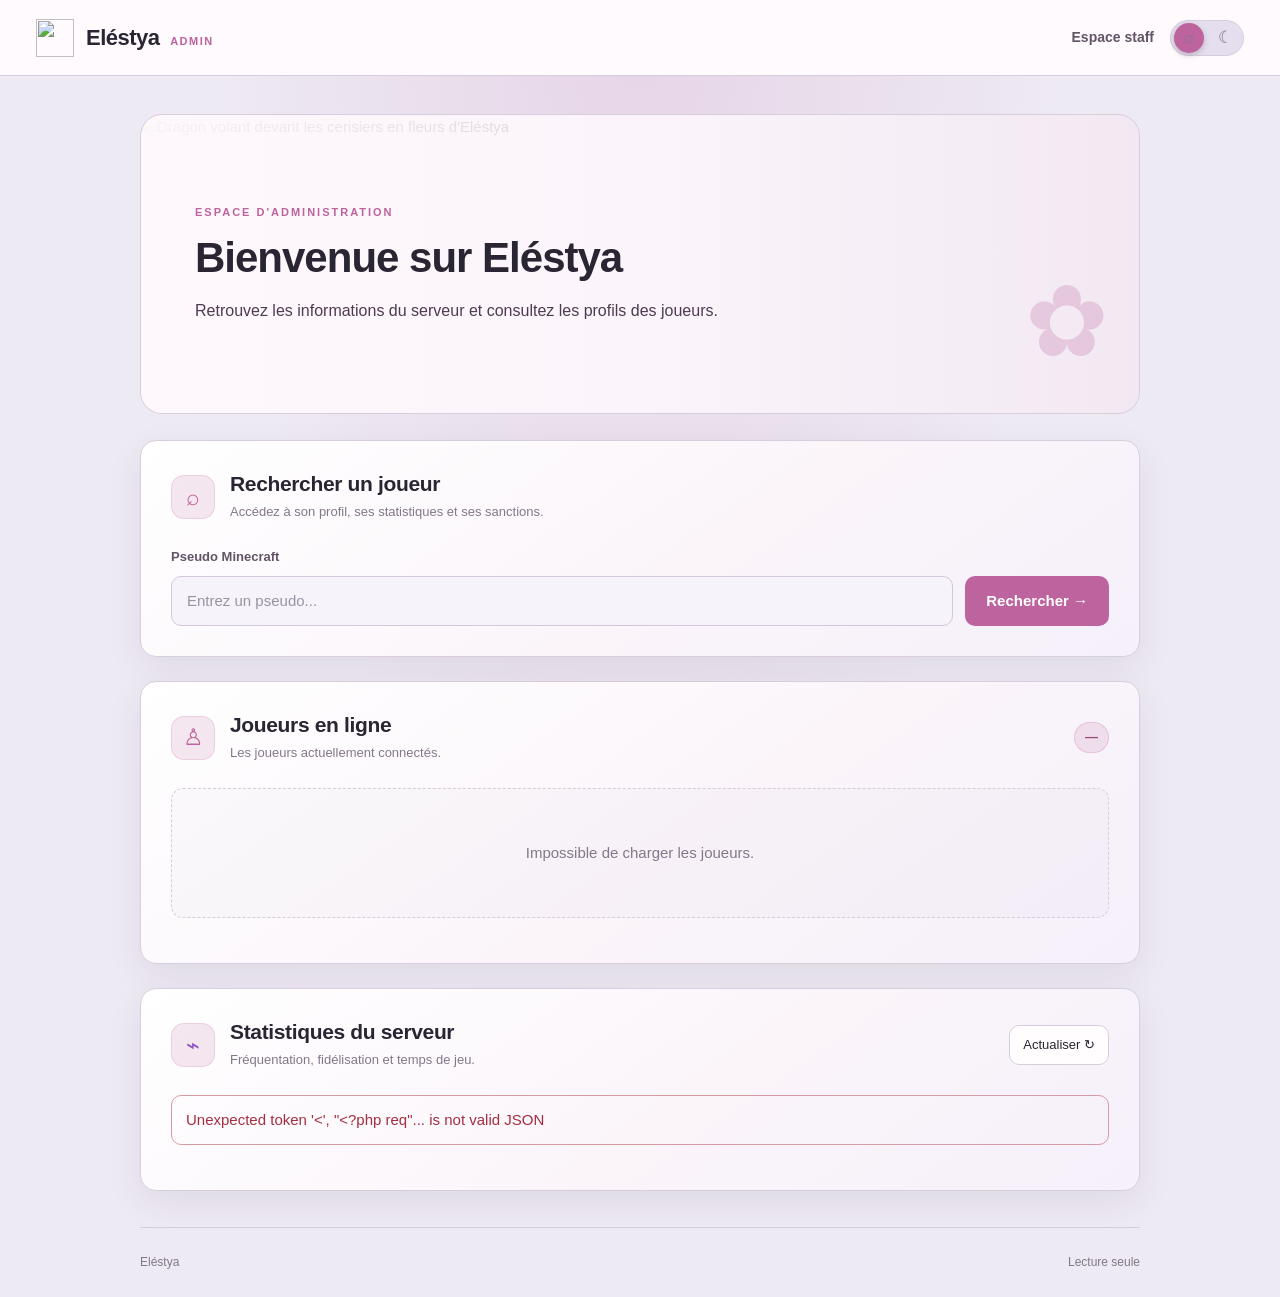
==== commit 5bb24dcc: "added files" ====
--- a/index.html
+++ b/index.html
@@ -5,8 +5,17 @@
     <meta charset="utf-8">
     <meta name="viewport" content="width=device-width, initial-scale=1">
     <title>Administration - Eléstya</title>
-      <link rel="stylesheet" href="style-light.css">
-
+<link id="theme-stylesheet" rel="stylesheet" href="style-light.css">
+<script>
+  (function () {
+    try {
+      if (localStorage.getItem("elestya-theme") === "dark") {
+        document.getElementById("theme-stylesheet").setAttribute("href", "style-dark.css");
+      }
+    } catch (e) {}
+  })();
+</script>
+      <link rel="shortcut icon" href="https://xn--elstya-cva.fr/storage/img/favicon.png">
 </head>
 
 <body>
@@ -15,7 +24,15 @@
             <img src="https://xn--elstya-cva.fr/assets/themes/elestya/img/logo.png?v1.2.13=" alt="">
             <span>Eléstya <small>ADMIN</small></span>
         </a>
-        <span class="panel-label">Espace staff</span>
+        <div class="header-actions">
+    <span class="panel-label">Espace staff</span>
+    <button type="button" id="theme-toggle" class="theme-toggle" role="switch"
+        aria-checked="false" aria-label="Activer le mode sombre" title="Changer de thème">
+    <span class="theme-thumb" aria-hidden="true"></span>
+    <span class="theme-icon" aria-hidden="true">☼&#xFE0E;</span>
+    <span class="theme-icon" aria-hidden="true">☾&#xFE0E;</span>
+</button>
+</div>
     </header>
 
     <main>
--- a/style-light.css
+++ b/style-light.css
@@ -7,9 +7,11 @@
 :root {
   color-scheme: light;
 
+  /* style-light.css */
+--on-accent: #ffffff;
+
   --bg: #eeeaf4;
   --bg-soft: #e5deee;
-  --card: #fffdfd;
   --card-hover: #f0e5f1;
   --border: #d8cddd;
 
@@ -20,9 +22,6 @@
   --accent: #bd639d;
   --accent-hover: #a94c87;
   --accent-soft: rgba(189, 99, 157, 0.15);
-
-  --success: #278653;
-  --danger: #c9364a;
 
   --radius: 16px;
   --shadow: 0 12px 35px rgba(45, 30, 55, 0.08);
@@ -83,6 +82,12 @@
   border-bottom: 1px solid var(--border);
 }
 
+.header-actions {
+  display: flex;
+  align-items: center;
+  gap: 16px;
+}
+
 .logo {
   display: inline-flex;
   align-items: center;
@@ -121,11 +126,101 @@
   color: var(--accent);
 }
 
+/* Bouton de changement de thème */
+
+.theme-toggle {
+  position: relative;
+  flex-shrink: 0;
+  display: grid;
+  grid-template-columns: 1fr 1fr;
+  align-items: center;
+  width: 74px;
+  min-height: 0;
+  height: 36px;
+  padding: 0;
+  border: 1px solid var(--border);
+  border-radius: 999px;
+  background: var(--bg-soft);
+  color: var(--muted);
+  font-size: 17px;
+  font-weight: 400;
+  cursor: pointer;
+  transition: border-color 0.3s ease, background-color 0.3s ease;
+}
+
+.theme-toggle:hover {
+  background: var(--bg-soft);
+  border-color: var(--accent);
+  transform: none;
+}
+
+.theme-thumb {
+  position: absolute;
+  top: 2px;
+  left: 3px;
+  width: 30px;
+  height: 30px;
+  border-radius: 50%;
+  background: var(--accent);
+  box-shadow: 0 2px 6px rgba(0, 0, 0, 0.2);
+  transition: transform 0.35s cubic-bezier(0.4, 0, 0.2, 1), background-color 0.3s ease;
+}
+
+.theme-toggle[aria-checked="true"] .theme-thumb {
+  transform: translateX(36px);
+}
+
+.theme-icon {
+  position: relative;
+  z-index: 1;
+  display: grid;
+  place-items: center;
+  line-height: 1;
+  transition: color 0.3s ease;
+}
+
+/* Icône du thème actif, posée sur la pastille */
+.theme-toggle[aria-checked="false"] .theme-icon:first-of-type,
+.theme-toggle[aria-checked="true"] .theme-icon:last-of-type {
+  color: var(--on-accent);
+}
+
+/* Pas d'animation au chargement de la page */
+.theme-toggle.no-transition,
+.theme-toggle.no-transition * {
+  transition: none !important;
+}
+
+/* Fondu des couleurs pendant le changement de thème */
+html.theme-transition,
+html.theme-transition *,
+html.theme-transition *::before,
+html.theme-transition *::after {
+  transition:
+    background-color 0.35s ease,
+    color 0.35s ease,
+    border-color 0.35s ease,
+    fill 0.35s ease,
+    stroke 0.35s ease,
+    box-shadow 0.35s ease !important;
+}
+
 /* Contenu principal */
 
 main {
   width: min(100% - 40px, 1000px);
   margin: 38px auto 0;
+}
+
+main.main-wide {
+  width: calc(100% - 72px);
+  max-width: none;
+}
+
+@media (max-width: 640px) {
+  main.main-wide {
+    width: calc(100% - 28px);
+  }
 }
 
 h1,
@@ -225,29 +320,6 @@
   text-transform: uppercase;
 }
 
-.hero-readonly {
-  display: inline-flex;
-  align-items: center;
-  gap: 8px;
-  margin-top: 22px;
-  padding: 7px 12px;
-  color: #87446e;
-  background: rgba(189, 99, 157, 0.12);
-  border: 1px solid rgba(189, 99, 157, 0.3);
-  border-radius: 999px;
-  font-size: 12px;
-  font-weight: 600;
-}
-
-.hero-readonly span,
-.readonly-dot {
-  width: 7px;
-  height: 7px;
-  flex: 0 0 auto;
-  background: var(--accent);
-  border-radius: 50%;
-}
-
 .hero-flower {
   position: absolute;
   right: 30px;
@@ -312,9 +384,9 @@
 }
 
 .search-field {
+  position: relative;
   flex: 1;
   min-width: 0;
-  position: relative;
 }
 
 .search-field label {
@@ -325,9 +397,7 @@
   font-weight: 600;
 }
 
-input,
-textarea,
-select {
+input {
   width: 100%;
   min-height: 48px;
   padding: 12px 15px;
@@ -340,14 +410,11 @@
   transition: border-color 0.2s ease, box-shadow 0.2s ease;
 }
 
-input::placeholder,
-textarea::placeholder {
+input::placeholder {
   color: #9992a2;
 }
 
-input:focus,
-textarea:focus,
-select:focus {
+input:focus {
   border-color: var(--accent);
   box-shadow: 0 0 0 3px rgba(189, 99, 157, 0.13);
 }
@@ -378,511 +445,6 @@
 a:focus-visible {
   outline: 2px solid var(--accent);
   outline-offset: 4px;
-}
-
-/* Compteur */
-
-.badge {
-  min-width: 32px;
-  padding: 4px 10px;
-  display: inline-flex;
-  justify-content: center;
-  align-items: center;
-  color: #984c7d;
-  background: var(--accent-soft);
-  border: 1px solid rgba(189, 99, 157, 0.22);
-  border-radius: 999px;
-  font-size: 13px;
-  font-weight: 800;
-}
-
-/* Joueurs en ligne */
-
-.players {
-  display: grid;
-  grid-template-columns: repeat(auto-fill, minmax(220px, 1fr));
-  gap: 10px;
-  margin: 0;
-  padding: 0;
-  list-style: none;
-}
-
-.players li {
-  min-width: 0;
-  padding: 13px 15px;
-  display: flex;
-  align-items: center;
-  gap: 10px;
-  color: var(--text);
-  background: #f7f1f8;
-  border: 1px solid var(--border);
-  border-radius: 11px;
-  transition: background 0.2s ease, border-color 0.2s ease;
-}
-
-.players li:hover {
-  background: var(--card-hover);
-  border-color: #d2a6c5;
-}
-
-.players li a {
-  min-width: 0;
-  overflow-wrap: anywhere;
-  color: var(--text);
-  font-weight: 650;
-}
-
-.players li a:hover {
-  color: var(--accent);
-}
-
-.empty-state {
-  min-height: 130px;
-  padding: 25px 15px;
-  display: flex;
-  flex-direction: column;
-  align-items: center;
-  justify-content: center;
-  gap: 6px;
-  text-align: center;
-  background: rgba(100, 75, 120, 0.025);
-  border: 1px dashed #d4cdda;
-  border-radius: 12px;
-}
-
-.empty-state strong {
-  color: var(--text);
-  font-size: 15px;
-}
-
-.empty-state span:last-child {
-  color: var(--muted);
-  font-size: 13px;
-}
-
-.empty-icon {
-  color: var(--accent);
-  font-size: 26px;
-}
-
-/* Profil joueur */
-
-.breadcrumb {
-  display: flex;
-  align-items: center;
-  flex-wrap: wrap;
-  gap: 10px;
-  margin-bottom: 28px;
-  color: var(--muted);
-  font-size: 13px;
-}
-
-.breadcrumb a {
-  color: var(--text-soft);
-}
-
-.breadcrumb a:hover {
-  color: var(--accent);
-}
-
-.page-heading {
-  display: flex;
-  align-items: center;
-  justify-content: space-between;
-  gap: 20px;
-  margin-bottom: 25px;
-}
-
-.page-heading h1 {
-  margin-bottom: 8px;
-}
-
-.page-heading p {
-  margin-bottom: 0;
-}
-
-.readonly-badge,
-.readonly-tag {
-  display: inline-flex;
-  align-items: center;
-  gap: 8px;
-  flex: 0 0 auto;
-  padding: 7px 11px;
-  color: #984c7d;
-  background: var(--accent-soft);
-  border: 1px solid rgba(189, 99, 157, 0.24);
-  border-radius: 999px;
-  font-size: 12px;
-  font-weight: 650;
-}
-
-.profile-card {
-  overflow: hidden;
-  padding: 0;
-}
-
-.profile-banner {
-  position: relative;
-  height: 150px;
-  overflow: hidden;
-  background: #e6d8eb;
-  isolation: isolate;
-}
-
-.profile-banner-overlay {
-  background: linear-gradient(
-    180deg,
-    rgba(255, 248, 253, 0.08),
-    rgba(250, 243, 252, 0.96)
-  );
-}
-
-.profile-banner-flower {
-  position: absolute;
-  top: 8px;
-  right: 24px;
-  color: rgba(189, 99, 157, 0.32);
-  font-size: 70px;
-}
-
-.profile-main {
-  position: relative;
-  padding: 0 clamp(20px, 4vw, 32px) 30px;
-}
-
-.profile-top {
-  display: flex;
-  align-items: flex-end;
-  gap: 18px;
-  margin-top: -42px;
-  margin-bottom: 24px;
-}
-
-.avatar-placeholder {
-  width: 84px;
-  height: 84px;
-  flex: 0 0 auto;
-  display: grid;
-  place-items: center;
-  color: var(--accent);
-  background: #eaddeb;
-  border: 4px solid var(--card);
-  border-radius: 18px;
-  font-size: 36px;
-}
-
-.profile-identity {
-  min-width: 0;
-  padding-bottom: 3px;
-}
-
-.profile-identity .eyebrow {
-  margin-bottom: 4px;
-}
-
-.profile-identity h2 {
-  margin-bottom: 8px;
-  font-size: 25px;
-  overflow-wrap: anywhere;
-}
-
-.profile-status {
-  display: flex;
-  align-items: center;
-  flex-wrap: wrap;
-  gap: 8px;
-  color: var(--text-soft);
-  font-size: 13px;
-}
-
-.profile-status-label {
-  color: var(--muted);
-}
-
-.profile-divider {
-  height: 1px;
-  margin-bottom: 22px;
-  background: var(--border);
-}
-
-.profile-details {
-  display: grid;
-  grid-template-columns: repeat(2, minmax(0, 1fr));
-  gap: 16px;
-}
-
-.detail-item {
-  min-width: 0;
-  padding: 16px;
-  background: #f7f1f8;
-  border: 1px solid var(--border);
-  border-radius: 12px;
-}
-
-.detail-label {
-  display: block;
-  margin-bottom: 7px;
-  color: var(--muted);
-  font-size: 12px;
-}
-
-.detail-item strong {
-  display: block;
-  color: var(--text);
-  font-size: 14px;
-  overflow-wrap: anywhere;
-}
-
-/* Tableau des sanctions */
-
-.sanctions-heading {
-  margin-bottom: 22px;
-}
-
-.sanctions-icon {
-  color: #a94c87;
-}
-
-.readonly-tag {
-  font-size: 11px;
-}
-
-.table-wrap {
-  width: 100%;
-  overflow-x: auto;
-  border: 1px solid var(--border);
-  border-radius: 12px;
-}
-
-table {
-  width: 100%;
-  border-collapse: collapse;
-  text-align: left;
-}
-
-thead {
-  background: #eae3f0;
-}
-
-th {
-  padding: 14px 16px;
-  color: var(--muted);
-  font-size: 11px;
-  font-weight: 800;
-  letter-spacing: 0.7px;
-  text-transform: uppercase;
-  white-space: nowrap;
-}
-
-td {
-  padding: 15px 16px;
-  color: var(--text-soft);
-  border-top: 1px solid var(--border);
-  font-size: 13px;
-}
-
-tbody tr {
-  background: #fffdfd;
-  transition: background 0.15s ease;
-}
-
-tbody tr:hover {
-  background: #f1e8f4;
-}
-
-tbody td:first-child {
-  color: var(--text);
-  font-weight: 650;
-}
-
-/* Messages d'erreur */
-
-.error {
-  margin-bottom: 22px;
-  padding: 14px 16px;
-  color: #a52e40;
-  background: rgba(220, 55, 75, 0.07);
-  border: 1px solid rgba(220, 55, 75, 0.23);
-  border-radius: 10px;
-}
-
-/* Pied de page */
-
-.site-footer {
-  min-height: 70px;
-  margin-top: 36px;
-  padding: 20px 0;
-  display: flex;
-  align-items: center;
-  justify-content: space-between;
-  gap: 16px;
-  color: var(--muted);
-  border-top: 1px solid var(--border);
-  font-size: 12px;
-}
-
-.site-footer a {
-  color: var(--text-soft);
-}
-
-.site-footer a:hover {
-  color: var(--accent);
-}
-
-.footer-separator {
-  padding: 0 6px;
-  color: #b0aab8;
-}
-
-/* Responsive */
-
-@media (max-width: 640px) {
-  header {
-    min-height: 66px;
-    padding: 12px 20px;
-  }
-
-  .logo {
-    font-size: 19px;
-  }
-
-  main {
-    width: calc(100% - 28px);
-    margin-top: 22px;
-  }
-
-  .server-hero {
-    min-height: 270px;
-    padding: 25px;
-    border-radius: 16px;
-  }
-
-  .server-hero-overlay {
-    background: linear-gradient(
-      90deg,
-      rgba(255, 250, 255, 0.96),
-      rgba(255, 250, 255, 0.72)
-    );
-  }
-
-  .hero-flower {
-    right: 12px;
-    bottom: 4px;
-    font-size: 65px;
-  }
-
-  .card {
-    padding: 20px;
-    border-radius: 14px;
-  }
-
-  #search-form {
-    align-items: stretch;
-    flex-direction: column;
-  }
-
-  #search-form button {
-    width: 100%;
-  }
-
-  .section-heading {
-    gap: 11px;
-  }
-
-  .section-icon {
-    width: 38px;
-    height: 38px;
-    font-size: 20px;
-  }
-
-  .page-heading {
-    align-items: flex-start;
-    flex-direction: column;
-    gap: 12px;
-  }
-
-  .profile-details {
-    grid-template-columns: 1fr;
-  }
-
-  .profile-top {
-    align-items: flex-start;
-    flex-direction: column;
-    gap: 12px;
-    margin-top: -35px;
-  }
-
-  .avatar-placeholder {
-    width: 72px;
-    height: 72px;
-    border-radius: 15px;
-    font-size: 30px;
-  }
-
-  .profile-identity h2 {
-    font-size: 22px;
-  }
-
-  .sanctions-heading {
-    align-items: flex-start;
-    flex-wrap: wrap;
-  }
-
-  .sanctions-heading > div:nth-child(2) {
-    flex: 1;
-  }
-
-  .readonly-tag {
-    margin-left: 49px;
-  }
-
-  .site-footer {
-    align-items: flex-start;
-    flex-direction: column;
-    gap: 8px;
-  }
-}
-
-@media (prefers-reduced-motion: reduce) {
-  *,
-  *::before,
-  *::after {
-    scroll-behavior: auto !important;
-    transition-duration: 0.01ms !important;
-    animation-duration: 0.01ms !important;
-  }
-}
-
-/* Bouton de changement de thème */
-
-.theme-toggle {
-  flex-shrink: 0;
-  padding: 10px 14px;
-  border: 1px solid var(--border, #d8d2e0);
-  border-radius: 10px;
-  background: transparent;
-  color: inherit;
-  font: inherit;
-  font-size: 13px;
-  font-weight: 600;
-  cursor: pointer;
-  transition: background 0.2s ease, border-color 0.2s ease;
-}
-
-.theme-toggle:hover {
-  background: rgba(100, 75, 120, 0.07);
-  transform: none;
-}
-
-@media (max-width: 480px) {
-  header {
-    flex-wrap: wrap;
-  }
-
-  .theme-toggle {
-    padding: 8px 10px;
-    font-size: 12px;
-  }
 }
 
 /* Suggestions de recherche */
@@ -904,10 +466,6 @@
   overflow-y: auto;
 }
 
-.search-suggestions[hidden] {
-  display: none;
-}
-
 .search-suggestions li {
   margin: 0;
   padding: 0;
@@ -918,19 +476,22 @@
   align-items: center;
   gap: 12px;
   width: 100%;
+  min-height: 0;
   padding: 10px 12px;
   border: 0;
   border-radius: 8px;
   background: transparent;
-  color: var(--text, #292532);
+  color: var(--text);
   text-align: left;
   font: inherit;
+  font-weight: 400;
   cursor: pointer;
 }
 
 .search-suggestion:hover,
 .search-suggestion:focus-visible {
   background: #e9dced;
+  transform: none;
   outline: none;
 }
 
@@ -942,8 +503,6 @@
   border-radius: 6px;
   background: transparent;
   box-shadow: none;
-  image-rendering: pixelated;
-  flex-shrink: 0;
 }
 
 .search-suggestion-info {
@@ -958,7 +517,7 @@
 }
 
 .search-suggestion-status {
-  color: var(--muted, #898392);
+  color: var(--muted);
   font-size: 12px;
 }
 
@@ -969,7 +528,168 @@
   font-size: 0.9rem;
 }
 
-/* Tête Minecraft du joueur */
+/* Compteur */
+
+.badge {
+  min-width: 32px;
+  padding: 4px 10px;
+  display: inline-flex;
+  justify-content: center;
+  align-items: center;
+  color: #984c7d;
+  background: var(--accent-soft);
+  border: 1px solid rgba(189, 99, 157, 0.22);
+  border-radius: 999px;
+  font-size: 13px;
+  font-weight: 800;
+}
+
+/* Joueurs en ligne */
+
+.players {
+  display: grid;
+  grid-template-columns: repeat(auto-fill, minmax(220px, 1fr));
+  gap: 10px;
+  margin: 0;
+  padding: 0;
+  list-style: none;
+}
+
+.players li {
+  min-width: 0;
+  padding: 13px 15px;
+  display: flex;
+  align-items: center;
+  gap: 10px;
+  color: var(--text);
+  background: #f7f1f8;
+  border: 1px solid var(--border);
+  border-radius: 11px;
+  transition: background 0.2s ease, border-color 0.2s ease;
+}
+
+.players li:hover {
+  background: var(--card-hover);
+  border-color: #d2a6c5;
+}
+
+.players li a {
+  min-width: 0;
+  overflow-wrap: anywhere;
+  color: var(--text);
+  font-weight: 650;
+}
+
+.players li a:hover {
+  color: var(--accent);
+}
+
+.empty-state {
+  min-height: 130px;
+  padding: 25px 15px;
+  display: flex;
+  flex-direction: column;
+  align-items: center;
+  justify-content: center;
+  gap: 6px;
+  text-align: center;
+  background: rgba(100, 75, 120, 0.025);
+  border: 1px dashed #d4cdda;
+  border-radius: 12px;
+}
+
+.empty-state strong {
+  color: var(--text);
+  font-size: 15px;
+}
+
+.empty-state span:last-child {
+  color: var(--muted);
+  font-size: 13px;
+}
+
+.empty-icon {
+  color: var(--accent);
+  font-size: 26px;
+}
+
+/* Profil joueur */
+
+.breadcrumb {
+  display: flex;
+  align-items: center;
+  flex-wrap: wrap;
+  gap: 10px;
+  margin-bottom: 28px;
+  color: var(--muted);
+  font-size: 13px;
+}
+
+.breadcrumb a {
+  color: var(--text-soft);
+}
+
+.breadcrumb a:hover {
+  color: var(--accent);
+}
+
+.page-heading {
+  display: flex;
+  align-items: center;
+  justify-content: space-between;
+  gap: 20px;
+  margin-bottom: 25px;
+}
+
+.page-heading h1 {
+  margin-bottom: 8px;
+}
+
+.page-heading p {
+  margin-bottom: 0;
+}
+
+.profile-card {
+  overflow: hidden;
+  padding: 0;
+}
+
+.profile-banner {
+  position: relative;
+  height: 150px;
+  overflow: hidden;
+  background: #e6d8eb;
+  isolation: isolate;
+}
+
+.profile-banner-overlay {
+  background: linear-gradient(
+    180deg,
+    rgba(255, 248, 253, 0.08),
+    rgba(250, 243, 252, 0.96)
+  );
+}
+
+.profile-banner-flower {
+  position: absolute;
+  top: 8px;
+  right: 24px;
+  color: rgba(189, 99, 157, 0.32);
+  font-size: 70px;
+}
+
+.profile-main {
+  position: relative;
+  padding: 0 clamp(20px, 4vw, 32px) 30px;
+}
+
+.profile-top {
+  display: flex;
+  align-items: flex-end;
+  gap: 18px;
+  margin-top: -42px;
+  margin-bottom: 24px;
+}
 
 .player-head {
   width: 96px;
@@ -984,6 +704,98 @@
   flex-shrink: 0;
 }
 
+.profile-identity {
+  min-width: 0;
+  padding-bottom: 3px;
+}
+
+.profile-identity .eyebrow {
+  margin-bottom: 4px;
+}
+
+.profile-identity h2 {
+  margin-bottom: 8px;
+  font-size: 25px;
+  overflow-wrap: anywhere;
+}
+
+.profile-divider {
+  height: 1px;
+  margin-bottom: 22px;
+  background: var(--border);
+}
+
+.profile-details {
+  display: grid;
+  grid-template-columns: repeat(2, minmax(0, 1fr));
+  gap: 16px;
+}
+
+.detail-item strong {
+  display: block;
+  color: var(--text);
+  font-size: 14px;
+  overflow-wrap: anywhere;
+}
+
+/* Tableau des sanctions */
+
+.sanctions-heading {
+  margin-bottom: 22px;
+}
+
+.sanctions-icon {
+  color: #a94c87;
+}
+
+.table-wrap {
+  width: 100%;
+  overflow-x: auto;
+  border: 1px solid var(--border);
+  border-radius: 12px;
+}
+
+table {
+  width: 100%;
+  border-collapse: collapse;
+  text-align: left;
+}
+
+thead {
+  background: #eae3f0;
+}
+
+th {
+  padding: 14px 16px;
+  color: var(--muted);
+  font-size: 11px;
+  font-weight: 800;
+  letter-spacing: 0.7px;
+  text-transform: uppercase;
+  white-space: nowrap;
+}
+
+td {
+  padding: 15px 16px;
+  color: var(--text-soft);
+  border-top: 1px solid var(--border);
+  font-size: 13px;
+}
+
+tbody tr {
+  background: #fffdfd;
+  transition: background 0.15s ease;
+}
+
+tbody tr:hover {
+  background: #f1e8f4;
+}
+
+tbody td:first-child {
+  color: var(--text);
+  font-weight: 650;
+}
+
 /* Camembert des sanctions */
 
 .sanctions-chart-card {
@@ -1048,7 +860,7 @@
   display: flex;
   align-items: center;
   gap: 10px;
-  color: var(--text, #292532);
+  color: var(--text);
   font-size: 14px;
 }
 
@@ -1066,53 +878,34 @@
   font-weight: 600;
 }
 
-@media (max-width: 520px) {
-  .sanctions-chart-content {
-    gap: 24px;
-  }
-
-  .sanctions-chart {
-    width: 180px;
-    height: 180px;
-  }
-
-  .sanctions-chart-center {
-    width: 96px;
-    height: 96px;
-  }
-}
-
-/* Statistiques */
-
-.statistics-card {
+/* Banque joueur */
+
+.bank-card {
   margin-top: 24px;
 }
 
-.statistics-grid {
-  display: grid;
-  grid-template-columns: repeat(auto-fit, minmax(140px, 1fr));
-  gap: 16px;
-  margin-top: 20px;
-}
-
-.statistic-item {
+.bank-icon {
+  color: #16834a;
+  background: #e4f7ec;
+  border-color: rgba(22, 131, 74, 0.2);
+  font-weight: 700;
+}
+
+.bank-balance {
   display: flex;
   flex-direction: column;
   gap: 8px;
-  padding: 18px;
-  background: linear-gradient(145deg, #f0e8f7, #f9eff6);
+  padding: 22px;
   border: 1px solid var(--border);
-  border-radius: 12px;
-}
-
-.statistic-item span {
-  color: var(--text-soft);
-  font-size: 13px;
-}
-
-.statistic-item strong {
-  color: var(--text);
-  font-size: 24px;
+  border-radius: 14px;
+  background: var(--bg-soft);
+}
+
+.bank-balance strong {
+  color: #16834a;
+  font-size: clamp(28px, 4vw, 38px);
+  font-weight: 800;
+  overflow-wrap: anywhere;
 }
 
 /* Dashboard analytique */
@@ -1127,18 +920,21 @@
 
 .analytics-refresh {
   margin-left: auto;
+  min-height: 0;
   padding: 9px 13px;
-  border: 1px solid var(--border, #e2dfe9);
+  border: 1px solid var(--border);
   border-radius: 10px;
-  background: var(--surface, #ffffff);
+  background: var(--surface);
   color: inherit;
   cursor: pointer;
   font: inherit;
   font-size: 13px;
+  font-weight: 400;
 }
 
 .analytics-refresh:hover {
   border-color: #a982d2;
+  background: var(--surface);
 }
 
 .analytics-refresh:disabled {
@@ -1157,15 +953,15 @@
 .retention-stat {
   min-width: 0;
   padding: 18px;
-  border: 1px solid var(--border, #e2dfe9);
+  border: 1px solid var(--border);
   border-radius: 14px;
-  background: var(--surface, #ffffff);
+  background: var(--surface);
 }
 
 .analytics-stat > span,
 .retention-stat > span {
   display: block;
-  color: var(--muted, #898392);
+  color: var(--muted);
   font-size: 13px;
   line-height: 1.5;
 }
@@ -1174,7 +970,7 @@
 .retention-stat > strong {
   display: block;
   margin: 12px 0 8px;
-  color: var(--text, #292532);
+  color: var(--text);
   font-size: clamp(21px, 2vw, 29px);
   overflow-wrap: anywhere;
 }
@@ -1182,7 +978,7 @@
 .analytics-stat > small,
 .retention-stat > small {
   display: block;
-  color: var(--muted, #898392);
+  color: var(--muted);
   font-size: 12px;
   line-height: 1.5;
 }
@@ -1191,9 +987,9 @@
 .analytics-retention {
   margin-top: 24px;
   padding: 20px;
-  border: 1px solid var(--border, #e2dfe9);
+  border: 1px solid var(--border);
   border-radius: 14px;
-  background: var(--surface, #ffffff);
+  background: var(--surface);
 }
 
 .analytics-panel-heading {
@@ -1211,7 +1007,7 @@
 
 .analytics-panel-heading p {
   margin: 7px 0 0;
-  color: var(--muted, #898392);
+  color: var(--muted);
   font-size: 13px;
   line-height: 1.6;
 }
@@ -1220,7 +1016,7 @@
   display: inline-flex;
   align-items: center;
   gap: 8px;
-  color: var(--muted, #898392);
+  color: var(--muted);
   font-size: 12px;
 }
 
@@ -1245,13 +1041,13 @@
 }
 
 .analytics-grid-line {
-  stroke: var(--border, #e2dfe9);
+  stroke: var(--border);
   stroke-width: 1;
   stroke-dasharray: 4 5;
 }
 
 .analytics-axis-label {
-  fill: var(--muted, #898392);
+  fill: var(--muted);
   font-size: 11px;
 }
 
@@ -1270,7 +1066,7 @@
 
 .analytics-chart-point {
   fill: #9b6bd1;
-  stroke: var(--surface, #ffffff);
+  stroke: var(--surface);
   stroke-width: 2;
 }
 
@@ -1283,7 +1079,7 @@
 
 .analytics-footnote {
   margin: 16px 0 0;
-  color: var(--muted, #898392);
+  color: var(--muted);
   font-size: 12px;
   line-height: 1.7;
 }
@@ -1297,12 +1093,140 @@
   overflow-wrap: anywhere;
 }
 
+/* Messages d'erreur */
+
+.error {
+  margin-bottom: 22px;
+  padding: 14px 16px;
+  color: #a52e40;
+  background: rgba(220, 55, 75, 0.07);
+  border: 1px solid rgba(220, 55, 75, 0.23);
+  border-radius: 10px;
+}
+
+/* Pied de page */
+
+.site-footer {
+  min-height: 70px;
+  margin-top: 36px;
+  padding: 20px 0;
+  display: flex;
+  align-items: center;
+  justify-content: space-between;
+  gap: 16px;
+  color: var(--muted);
+  border-top: 1px solid var(--border);
+  font-size: 12px;
+}
+
+.site-footer a {
+  color: var(--text-soft);
+}
+
+.site-footer a:hover {
+  color: var(--accent);
+}
+
+.footer-separator {
+  padding: 0 6px;
+  color: #b0aab8;
+}
+
+/* Responsive */
+
 @media (max-width: 900px) {
   .analytics-grid {
     grid-template-columns: repeat(2, minmax(0, 1fr));
   }
 }
 
+@media (max-width: 640px) {
+  header {
+    min-height: 66px;
+    padding: 12px 20px;
+  }
+
+  .logo {
+    font-size: 19px;
+  }
+
+  main {
+    width: calc(100% - 28px);
+    margin-top: 22px;
+  }
+
+  .server-hero {
+    min-height: 270px;
+    padding: 25px;
+    border-radius: 16px;
+  }
+
+  .server-hero-overlay {
+    background: linear-gradient(
+      90deg,
+      rgba(255, 250, 255, 0.96),
+      rgba(255, 250, 255, 0.72)
+    );
+  }
+
+  .hero-flower {
+    right: 12px;
+    bottom: 4px;
+    font-size: 65px;
+  }
+
+  .card {
+    padding: 20px;
+    border-radius: 14px;
+  }
+
+  #search-form {
+    align-items: stretch;
+    flex-direction: column;
+  }
+
+  #search-form button {
+    width: 100%;
+  }
+
+  .section-heading {
+    gap: 11px;
+  }
+
+  .section-icon {
+    width: 38px;
+    height: 38px;
+    font-size: 20px;
+  }
+
+  .page-heading {
+    align-items: flex-start;
+    flex-direction: column;
+    gap: 12px;
+  }
+
+  .profile-details {
+    grid-template-columns: 1fr;
+  }
+
+  .profile-top {
+    align-items: flex-start;
+    flex-direction: column;
+    gap: 12px;
+    margin-top: -35px;
+  }
+
+  .profile-identity h2 {
+    font-size: 22px;
+  }
+
+  .site-footer {
+    align-items: flex-start;
+    flex-direction: column;
+    gap: 8px;
+  }
+}
+
 @media (max-width: 560px) {
   .analytics-card {
     padding: 16px;
@@ -1328,40 +1252,39 @@
   }
 }
 
-
-/* ---------- Banque joueur ---------- */
-
-.bank-card {
-  margin-top: 24px;
-}
-
-.bank-icon {
-  display: flex;
-  align-items: center;
-  justify-content: center;
-  width: 42px;
-  height: 42px;
-  border-radius: 12px;
-  background: #e4f7ec;
-  color: #16834a;
-  font-size: 22px;
-  font-weight: 700;
-}
-
-.bank-balance {
-  display: flex;
-  flex-direction: column;
-  gap: 8px;
-  margin-top: 24px;
-  padding: 22px;
-  border: 1px solid var(--border);
-  border-radius: 14px;
-  background: var(--bg-soft);
-}
-
-.bank-balance strong {
-  color: #16834a;
-  font-size: clamp(28px, 4vw, 38px);
-  font-weight: 800;
-  overflow-wrap: anywhere;
-}
+@media (max-width: 520px) {
+  .sanctions-chart-content {
+    gap: 24px;
+  }
+
+  .sanctions-chart {
+    width: 180px;
+    height: 180px;
+  }
+
+  .sanctions-chart-center {
+    width: 96px;
+    height: 96px;
+  }
+}
+
+@media (max-width: 480px) {
+  header {
+    flex-wrap: wrap;
+  }
+
+  .theme-toggle {
+    padding: 8px 10px;
+    font-size: 12px;
+  }
+}
+
+@media (prefers-reduced-motion: reduce) {
+  *,
+  *::before,
+  *::after {
+    scroll-behavior: auto !important;
+    transition-duration: 0.01ms !important;
+    animation-duration: 0.01ms !important;
+  }
+}
